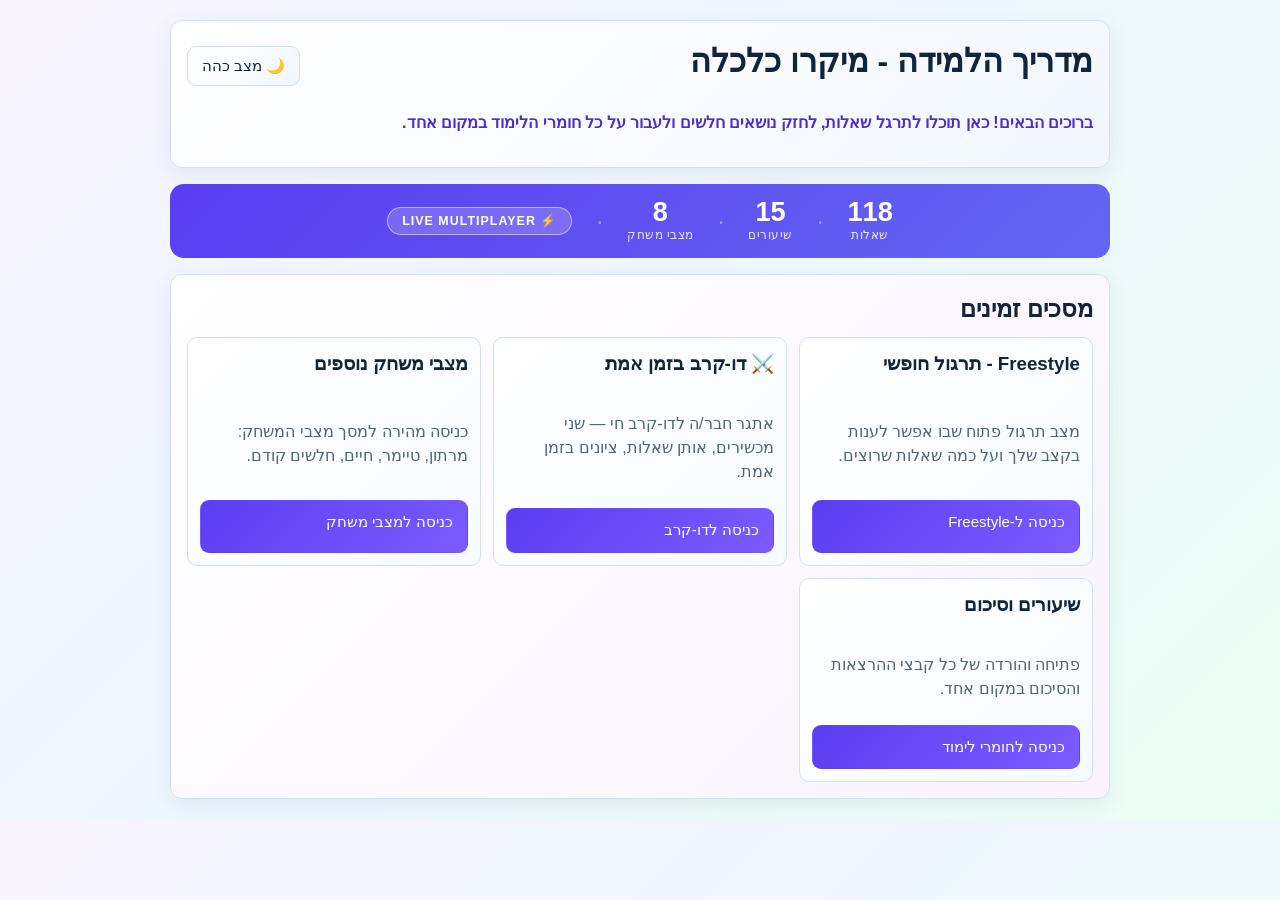
==== index.html @ fff73c26 "feat: hero stats, breadcrumbs, toast, WhatsApp deep link, rematch mode, README" ====
<!doctype html>
<html lang="he" dir="rtl">
<head>
  <meta charset="UTF-8" />
  <meta name="viewport" content="width=device-width, initial-scale=1.0" />
  <title>מדריך הלמידה - מיקרו כלכלה</title>
  <link rel="stylesheet" href="styles.css" />
</head>
<body>
  <a class="skip-link" href="#main-content">דלג לתוכן הראשי</a>
  <main class="container" id="main-content">
    <header class="card">
      <div class="header-row">
        <h1>מדריך הלמידה - מיקרו כלכלה</h1>
        <button id="theme-toggle" class="btn" type="button" aria-label="החלפת מצב תצוגה">🌙 מצב כהה</button>
      </div>
      <p class="status">ברוכים הבאים! כאן תוכלו לתרגל שאלות, לחזק נושאים חלשים ולעבור על כל חומרי הלימוד במקום אחד.</p>
    </header>

    <!-- Stats bar -->
    <section class="hero-stats" aria-label="סטטיסטיקות">
      <div class="stat-item">
        <span class="stat-num" data-target="118">0</span>
        <span class="stat-lbl">שאלות</span>
      </div>
      <div class="stat-divider">·</div>
      <div class="stat-item">
        <span class="stat-num" data-target="15">0</span>
        <span class="stat-lbl">שיעורים</span>
      </div>
      <div class="stat-divider">·</div>
      <div class="stat-item">
        <span class="stat-num" data-target="8">0</span>
        <span class="stat-lbl">מצבי משחק</span>
      </div>
      <div class="stat-divider">·</div>
      <div class="stat-item">
        <span class="stat-badge">⚡ LIVE MULTIPLAYER</span>
      </div>
    </section>

    <section class="card">
      <h2>מסכים זמינים</h2>
      <div class="nav-grid">
        <article class="nav-item">
          <h3>Freestyle - תרגול חופשי</h3>
          <p class="muted">מצב תרגול פתוח שבו אפשר לענות בקצב שלך ועל כמה שאלות שרוצים.</p>
          <a class="btn primary" href="quiz.html">כניסה ל-Freestyle</a>
        </article>

        <article class="nav-item">
          <h3>⚔️ דו-קרב בזמן אמת</h3>
          <p class="muted">אתגר חבר/ה לדו-קרב חי — שני מכשירים, אותן שאלות, ציונים בזמן אמת.</p>
          <a class="btn primary" href="duel.html">כניסה לדו-קרב</a>
        </article>

        <article class="nav-item">
          <h3>מצבי משחק נוספים</h3>
          <p class="muted">כניסה מהירה למסך מצבי המשחק: מרתון, טיימר, חיים, חלשים קודם.</p>
          <a class="btn primary" href="game-modes.html">כניסה למצבי משחק</a>
        </article>

        <article class="nav-item">
          <h3>שיעורים וסיכום</h3>
          <p class="muted">פתיחה והורדה של כל קבצי ההרצאות והסיכום במקום אחד.</p>
          <a class="btn primary" href="materials.html">כניסה לחומרי לימוד</a>
        </article>
      </div>
    </section>
  </main>

  <script>
    (function initHomeTheme() {
      const key = 'micro-study-theme';
      const btn = document.getElementById('theme-toggle');

      function applyTheme(theme) {
        document.body.setAttribute('data-theme', theme);
        localStorage.setItem(key, theme);
        if (btn) {
          btn.textContent = theme === 'dark' ? '☀️ מצב בהיר' : '🌙 מצב כהה';
        }
      }

      const saved = localStorage.getItem(key);
      if (saved === 'dark' || saved === 'light') {
        applyTheme(saved);
      } else {
        const prefersDark = window.matchMedia && window.matchMedia('(prefers-color-scheme: dark)').matches;
        applyTheme(prefersDark ? 'dark' : 'light');
      }

      btn?.addEventListener('click', function () {
        const current = document.body.getAttribute('data-theme') === 'dark' ? 'dark' : 'light';
        applyTheme(current === 'dark' ? 'light' : 'dark');
      });

      // Animated stat counters
      document.querySelectorAll('.stat-num[data-target]').forEach(el => {
        const target = +el.dataset.target;
        const duration = 900;
        const start = performance.now();
        function step(now) {
          const t = Math.min((now - start) / duration, 1);
          const ease = 1 - Math.pow(1 - t, 3);
          el.textContent = Math.round(ease * target);
          if (t < 1) requestAnimationFrame(step);
        }
        requestAnimationFrame(step);
      });
    })();
  </script>
</body>
</html>
---- styles.css ----
:root {
  color-scheme: light;
  --bg: linear-gradient(135deg, #f8f4ff 0%, #eef7ff 45%, #ecfff5 100%);
  --card: #ffffff;
  --text: #12233a;
  --muted: #526277;
  --primary: #5b3df2;
  --primary-hover: #452ed0;
  --secondary: #00a3a3;
  --accent: #ff8b2c;
  --ok: #117a37;
  --bad: #b42318;
  --border: #d6dff0;
}

body[data-theme="dark"] {
  color-scheme: dark;
  --bg: linear-gradient(135deg, #111827 0%, #0f172a 45%, #0b1d1d 100%);
  --card: #101a2a;
  --text: #e6edf7;
  --muted: #b0bfd4;
  --primary: #7c66ff;
  --primary-hover: #9a88ff;
  --secondary: #19bcbc;
  --accent: #ffae62;
  --ok: #4ee084;
  --bad: #ff7d7d;
  --border: #2a3a52;
}

* {
  box-sizing: border-box;
}

body {
  margin: 0;
  font-family: "Rubik", "Arial", sans-serif;
  background: var(--bg);
  color: var(--text);
  line-height: 1.5;
}

.skip-link {
  position: absolute;
  right: 12px;
  top: -40px;
  background: #111;
  color: #fff;
  padding: 8px 10px;
  border-radius: 6px;
  z-index: 1000;
  text-decoration: none;
}

.skip-link:focus {
  top: 10px;
}

.container {
  max-width: 980px;
  margin: 0 auto;
  padding: 20px;
  display: grid;
  gap: 16px;
}

.card {
  background: var(--card);
  border: 1px solid var(--border);
  border-radius: 12px;
  padding: 16px;
  box-shadow: 0 6px 22px rgba(39, 56, 85, 0.08);
}

.card:nth-of-type(1) {
  background: linear-gradient(135deg, #ffffff 0%, #f2f7ff 100%);
}

.card:nth-of-type(2) {
  background: linear-gradient(135deg, #ffffff 0%, #f8f3ff 100%);
}

.card:nth-of-type(3) {
  background: linear-gradient(135deg, #ffffff 0%, #f1fff8 100%);
}

.card:nth-of-type(4) {
  background: linear-gradient(135deg, #ffffff 0%, #fff9f1 100%);
}

body[data-theme="dark"] .card {
  box-shadow: 0 8px 28px rgba(0, 0, 0, 0.28);
}

body[data-theme="dark"] .card:nth-of-type(1) {
  background: linear-gradient(135deg, #1a2540 0%, #152034 100%);
}

body[data-theme="dark"] .card:nth-of-type(2) {
  background: linear-gradient(135deg, #211b3f 0%, #1a2035 100%);
}

body[data-theme="dark"] .card:nth-of-type(3) {
  background: linear-gradient(135deg, #16322c 0%, #142537 100%);
}

body[data-theme="dark"] .card:nth-of-type(4) {
  background: linear-gradient(135deg, #372518 0%, #1b2438 100%);
}

.header-row {
  display: flex;
  justify-content: space-between;
  align-items: center;
  gap: 10px;
}

h1, h2, h3 {
  margin: 0 0 10px;
}

.field {
  margin: 14px 0;
}

.label {
  margin: 0 0 8px;
  font-weight: 500;
}

input[type="number"],
input[type="text"] {
  width: 220px;
  max-width: 100%;
  padding: 10px;
  border: 1px solid var(--border);
  border-radius: 8px;
  font-size: 16px;
  background: #fff;
  box-shadow: inset 0 1px 3px rgba(0, 0, 0, 0.04);
}

select {
  width: 280px;
  max-width: 100%;
  padding: 10px;
  border: 1px solid var(--border);
  border-radius: 8px;
  font-size: 16px;
  background: #fff;
  color: var(--text);
}

body[data-theme="dark"] select,
body[data-theme="dark"] input[type="number"],
body[data-theme="dark"] input[type="text"] {
  background: #162236;
  color: var(--text);
}

.lecture-grid {
  display: grid;
  grid-template-columns: repeat(auto-fill, minmax(220px, 1fr));
  gap: 8px;
}

.lecture-item {
  display: flex;
  align-items: flex-start;
  gap: 8px;
  border: 1px solid var(--border);
  border-radius: 8px;
  padding: 8px;
  background: linear-gradient(135deg, #f3fbff 0%, #f6f0ff 100%);
}

body[data-theme="dark"] .lecture-item {
  background: linear-gradient(135deg, #1a2f3f 0%, #2a2242 100%);
}

.actions {
  display: flex;
  flex-wrap: wrap;
  gap: 10px;
  margin-top: 12px;
}

.actions.compact {
  margin-top: 0;
}

.btn {
  border: 1px solid var(--border);
  background: linear-gradient(135deg, #ffffff 0%, #f2f7ff 100%);
  color: var(--text);
  padding: 10px 14px;
  border-radius: 9px;
  cursor: pointer;
  font-size: 15px;
  text-decoration: none;
  display: inline-block;
}

a:focus-visible,
button:focus-visible,
input:focus-visible,
select:focus-visible,
summary:focus-visible {
  outline: 3px solid var(--accent);
  outline-offset: 2px;
}

body[data-theme="dark"] .btn {
  background: linear-gradient(135deg, #1a2b44 0%, #22243e 100%);
  color: #e8f0ff;
}

.btn.primary {
  background: linear-gradient(135deg, var(--primary) 0%, #7a5cff 100%);
  color: #fff;
  border-color: transparent;
}

.btn.primary:hover {
  background: linear-gradient(135deg, var(--primary-hover) 0%, #6348ee 100%);
}

body[data-theme="dark"] .btn.primary:hover {
  background: linear-gradient(135deg, var(--primary-hover) 0%, #7d68ff 100%);
}

#theme-toggle {
  white-space: nowrap;
}

#reset-setup {
  border-color: #cfe9e9;
  background: linear-gradient(135deg, #ecffff 0%, #f4fffb 100%);
  color: #056464;
}

body[data-theme="dark"] #reset-setup {
  border-color: #2f5f5f;
  background: linear-gradient(135deg, #173434 0%, #143141 100%);
  color: #9ee7e7;
}

#next-question {
  border-color: #ffd9b8;
  background: linear-gradient(135deg, #fff4e9 0%, #ffe9d2 100%);
  color: #8a4a10;
}

body[data-theme="dark"] #next-question {
  border-color: #6f4a2f;
  background: linear-gradient(135deg, #3d2a1a 0%, #42311c 100%);
  color: #ffd7a8;
}

.btn:disabled {
  opacity: 0.55;
  cursor: not-allowed;
}

.quiz-head {
  display: flex;
  align-items: center;
  justify-content: space-between;
  gap: 12px;
}

.quiz-state-row {
  display: flex;
  flex-wrap: wrap;
  gap: 12px;
  margin-top: 4px;
}

.meta {
  margin: 8px 0;
  color: #2f5fa8;
  font-size: 14px;
  font-weight: 600;
}

body[data-theme="dark"] .meta {
  color: #8cc2ff;
}

.question {
  margin-top: 6px;
  white-space: pre-line;
}

.choices {
  display: grid;
  gap: 8px;
  margin-top: 14px;
}

.confidence-options {
  display: flex;
  flex-wrap: wrap;
  gap: 8px;
}

.confidence-option {
  display: inline-flex;
  align-items: center;
  gap: 6px;
  border: 1px solid var(--border);
  border-radius: 8px;
  padding: 8px 10px;
  background: linear-gradient(135deg, #ffffff 0%, #f7fbff 100%);
}

body[data-theme="dark"] .confidence-option {
  background: linear-gradient(135deg, #172337 0%, #1a2a3f 100%);
}

.choice {
  display: block;
  border: 1px solid var(--border);
  border-radius: 8px;
  padding: 10px;
  cursor: pointer;
  background: linear-gradient(135deg, #ffffff 0%, #f7fbff 100%);
}

.choice:hover {
  border-color: #b7c8ea;
  background: linear-gradient(135deg, #ffffff 0%, #eef5ff 100%);
}

body[data-theme="dark"] .choice {
  background: linear-gradient(135deg, #172337 0%, #1a2a3f 100%);
}

body[data-theme="dark"] .choice:hover {
  border-color: #4a6b96;
  background: linear-gradient(135deg, #1d2d45 0%, #1e3451 100%);
}

.choice input {
  margin-left: 8px;
}

.feedback {
  margin-top: 14px;
  border: 1px solid var(--border);
  border-radius: 10px;
  padding: 12px;
  background: linear-gradient(135deg, #fbfcff 0%, #f4f9ff 100%);
}

.feedback.ok {
  border-color: #b7ebc9;
  background: #f1fcf4;
}

.feedback.bad {
  border-color: #f3c6c6;
  background: #fff3f3;
}

body[data-theme="dark"] .feedback {
  background: linear-gradient(135deg, #152235 0%, #162b42 100%);
}

body[data-theme="dark"] .feedback.ok {
  border-color: #2f7a4b;
  background: #162f21;
}

body[data-theme="dark"] .feedback.bad {
  border-color: #844848;
  background: #3a1f1f;
}

.status {
  font-weight: 700;
  color: #4d2cc8;
}

body[data-theme="dark"] .status {
  color: #b7a8ff;
}

.muted {
  color: var(--muted);
}

.question-bank {
  margin-top: 10px;
  display: grid;
  gap: 8px;
  max-height: 420px;
  overflow: auto;
  padding-left: 2px;
}

.bank-item {
  border: 1px solid var(--border);
  border-radius: 8px;
  padding: 8px;
  background: linear-gradient(135deg, #ffffff 0%, #f6faff 100%);
}

body[data-theme="dark"] .bank-item {
  background: linear-gradient(135deg, #172539 0%, #1a2f49 100%);
}

.files-library {
  display: grid;
  gap: 14px;
}

.file-group {
  border: 1px solid var(--border);
  border-radius: 10px;
  padding: 10px;
  background: linear-gradient(135deg, #ffffff 0%, #f6fbff 100%);
}

body[data-theme="dark"] .file-group {
  background: linear-gradient(135deg, #172539 0%, #1a2f49 100%);
}

.file-group-title {
  margin: 0 0 8px;
  font-size: 17px;
}

.files-grid {
  display: grid;
  grid-template-columns: repeat(auto-fill, minmax(250px, 1fr));
  gap: 10px;
}

.file-item {
  border: 1px solid var(--border);
  border-radius: 8px;
  padding: 10px;
  background: linear-gradient(135deg, #ffffff 0%, #f3f8ff 100%);
}

body[data-theme="dark"] .file-item {
  background: linear-gradient(135deg, #1c2a41 0%, #213553 100%);
}

.file-name {
  margin: 0 0 4px;
  font-weight: 600;
  word-break: break-word;
}

.file-meta {
  margin: 0 0 8px;
  font-size: 13px;
}

.file-actions {
  display: flex;
  gap: 8px;
  flex-wrap: wrap;
}

.file-actions .btn {
  text-decoration: none;
}

.nav-grid {
  display: grid;
  grid-template-columns: repeat(auto-fill, minmax(250px, 1fr));
  gap: 12px;
}

.nav-item {
  border: 1px solid var(--border);
  border-radius: 10px;
  padding: 12px;
  background: linear-gradient(135deg, #ffffff 0%, #f6fbff 100%);
  display: grid;
  gap: 8px;
}

body[data-theme="dark"] .nav-item {
  background: linear-gradient(135deg, #172539 0%, #1a2f49 100%);
}

.hidden {
  display: none;
}

/* ══════════════════════════════════════════════════
   CHOICE HIGHLIGHT (shared by quiz + duel)
══════════════════════════════════════════════════ */

.choice.choice-correct {
  border-color: var(--ok) !important;
  background: #e8fdf0 !important;
}
.choice.choice-wrong {
  border-color: var(--bad) !important;
  background: #fff3f0 !important;
}
body[data-theme="dark"] .choice.choice-correct {
  background: #0d2e1a !important;
  border-color: #4ee084 !important;
}
body[data-theme="dark"] .choice.choice-wrong {
  background: #2e0e0d !important;
  border-color: #ff7d7d !important;
}

/* ══════════════════════════════════════════════════
   DUEL MODE
══════════════════════════════════════════════════ */

/* Lobby panels (create | OR | join) */
.duel-panels {
  display: grid;
  grid-template-columns: 1fr auto 1fr;
  gap: 20px;
  align-items: start;
  margin-top: 16px;
}
@media (max-width: 640px) {
  .duel-panels {
    grid-template-columns: 1fr;
  }
  .duel-or-divider {
    justify-content: center;
  }
}

.duel-panel {
  border: 1px solid var(--border);
  border-radius: 12px;
  padding: 16px;
  background: linear-gradient(135deg, #f8f4ff 0%, #eef7ff 100%);
  display: grid;
  gap: 8px;
}
body[data-theme="dark"] .duel-panel {
  background: linear-gradient(135deg, #1a2040 0%, #152a3f 100%);
}

.duel-settings-row {
  display: grid;
  grid-template-columns: 1fr 1fr;
  gap: 12px;
}
.duel-setting-input {
  width: 100%;
  padding: 8px 10px;
  border: 1.5px solid var(--border);
  border-radius: 8px;
  font-size: 1rem;
  background: var(--card-bg);
  color: var(--text);
  text-align: center;
}
.duel-setting-input:focus {
  outline: none;
  border-color: var(--accent);
}

.duel-or-divider {
  display: flex;
  align-items: flex-start;
  justify-content: center;
  padding-top: 44px;
}
.duel-or-divider span {
  font-weight: 700;
  color: var(--muted);
  border: 2px solid var(--border);
  border-radius: 50%;
  width: 38px;
  height: 38px;
  display: flex;
  align-items: center;
  justify-content: center;
  font-size: 0.9rem;
}

/* Room code input */
.room-code-input {
  text-transform: uppercase !important;
  letter-spacing: 6px !important;
  font-size: 1.4rem !important;
  text-align: center !important;
  font-weight: 700 !important;
  width: 100% !important;
}

/* Room code display in waiting room */
.duel-room-code-display {
  text-align: center;
  padding: 20px 0;
}
.room-code-big {
  font-size: 3.2rem;
  font-weight: 900;
  letter-spacing: 12px;
  color: var(--primary);
  margin: 10px 0;
  font-family: monospace;
}

/* VS row (waiting room + countdown) */
.duel-vs-row {
  display: flex;
  align-items: center;
  justify-content: center;
  gap: 24px;
  margin-top: 24px;
  flex-wrap: wrap;
}
.duel-player-card {
  text-align: center;
  border: 1px solid var(--border);
  border-radius: 12px;
  padding: 16px 28px;
  min-width: 140px;
  background: linear-gradient(135deg, #ffffff 0%, #f4f9ff 100%);
}
body[data-theme="dark"] .duel-player-card {
  background: linear-gradient(135deg, #1a2b44 0%, #1e3050 100%);
}
.duel-player-name {
  font-weight: 700;
  font-size: 1.1rem;
  margin-bottom: 8px;
}
.duel-player-badge {
  font-size: 13px;
  padding: 4px 12px;
  border-radius: 20px;
  display: inline-block;
}
.badge-ready {
  background: #e6fdf0;
  color: #117a37;
  border: 1px solid #b7ebc9;
}
body[data-theme="dark"] .badge-ready {
  background: #1a3d2a;
  color: #4ee084;
  border-color: #2f7a4b;
}
.badge-waiting {
  background: #fff8e6;
  color: #8a6800;
  border: 1px solid #ffe999;
}
body[data-theme="dark"] .badge-waiting {
  background: #2d2400;
  color: #f5cc55;
  border-color: #6b5500;
}
.duel-vs-label {
  font-size: 2.2rem;
  font-weight: 900;
  color: var(--accent);
}

/* Countdown */
.duel-countdown-wrap {
  display: flex;
  justify-content: center;
  align-items: center;
  padding: 30px 0;
}
.duel-countdown-number {
  font-size: 7rem;
  font-weight: 900;
  color: var(--primary);
  line-height: 1;
  animation: duel-pulse 1s ease-in-out infinite;
}
@keyframes duel-pulse {
  0%, 100% { transform: scale(1);    opacity: 1;   }
  50%       { transform: scale(1.15); opacity: 0.75; }
}

/* Live scoreboard */
.duel-live-scoreboard {
  display: flex;
  align-items: center;
  justify-content: space-between;
  gap: 16px;
  background: linear-gradient(135deg, #f2f0ff 0%, #e8f3ff 100%);
  border: 1px solid var(--border);
  border-radius: 12px;
  padding: 14px 16px;
  margin-bottom: 16px;
}
body[data-theme="dark"] .duel-live-scoreboard {
  background: linear-gradient(135deg, #1e1a3a 0%, #162030 100%);
}
.duel-score-card {
  flex: 1;
  text-align: center;
  padding: 8px;
  border-radius: 10px;
  transition: background 0.3s;
  min-width: 0;
}
.duel-score-card.duel-score-me {
  background: linear-gradient(135deg, #eef3ff 0%, #e4eeff 100%);
  border: 1px solid #c8d8ff;
}
body[data-theme="dark"] .duel-score-card.duel-score-me {
  background: linear-gradient(135deg, #1a2640 0%, #1e2e50 100%);
  border-color: #2a4070;
}
.duel-score-card.duel-score-opp {
  background: linear-gradient(135deg, #fff2f0 0%, #ffe8e4 100%);
  border: 1px solid #ffc8c0;
}
body[data-theme="dark"] .duel-score-card.duel-score-opp {
  background: linear-gradient(135deg, #3a1a18 0%, #4a2020 100%);
  border-color: #7a3030;
}
.duel-score-name {
  font-weight: 700;
  font-size: 13px;
  margin-bottom: 4px;
  overflow: hidden;
  text-overflow: ellipsis;
  white-space: nowrap;
}
.duel-score-num {
  font-size: 2.4rem;
  font-weight: 900;
  color: var(--primary);
  line-height: 1;
}
.duel-score-prog {
  font-size: 12px;
  color: var(--muted);
  margin-top: 2px;
}
.duel-live-vs {
  font-size: 1.4rem;
  font-weight: 900;
  flex-shrink: 0;
}

/* Progress bar */
.duel-progress-bar-wrap {
  height: 6px;
  background: var(--border);
  border-radius: 3px;
  overflow: hidden;
  margin-bottom: 12px;
}
.duel-progress-bar-fill {
  height: 100%;
  width: 0%;
  background: linear-gradient(90deg, var(--primary), var(--secondary));
  border-radius: 3px;
  transition: width 0.4s ease;
}

/* Winner banner */
.duel-winner-banner {
  text-align: center;
  font-size: 1.5rem;
  font-weight: 900;
  padding: 20px;
  border-radius: 12px;
  margin-bottom: 16px;
  min-height: 30px;
}
.banner-win {
  background: linear-gradient(135deg, #e8fdf0 0%, #d4f9e2 100%);
  color: #117a37;
  border: 2px solid #4ee084;
  animation: duel-appear 0.5s ease-out;
}
body[data-theme="dark"] .banner-win {
  background: linear-gradient(135deg, #0d2e1a 0%, #153325 100%);
  color: #4ee084;
}
.banner-lose {
  background: linear-gradient(135deg, #fff3f0 0%, #fde8e4 100%);
  color: #b42318;
  border: 2px solid #ff7d7d;
  animation: duel-appear 0.5s ease-out;
}
body[data-theme="dark"] .banner-lose {
  background: linear-gradient(135deg, #2e0e0d 0%, #3a1515 100%);
  color: #ff7d7d;
}
.banner-tie {
  background: linear-gradient(135deg, #fff8e6 0%, #fdf0ca 100%);
  color: #8a6800;
  border: 2px solid #f5cc55;
  animation: duel-appear 0.5s ease-out;
}
body[data-theme="dark"] .banner-tie {
  background: linear-gradient(135deg, #2d2400 0%, #3a2f00 100%);
  color: #f5cc55;
}
@keyframes duel-appear {
  from { transform: scale(0.85); opacity: 0; }
  to   { transform: scale(1);    opacity: 1; }
}

/* Final score cards */
.duel-final-scores {
  display: flex;
  align-items: center;
  justify-content: center;
  gap: 20px;
  margin: 20px 0;
  flex-wrap: wrap;
}
.duel-final-card {
  text-align: center;
  border: 2px solid var(--border);
  border-radius: 14px;
  padding: 20px 32px;
  min-width: 140px;
  background: linear-gradient(135deg, #ffffff 0%, #f4f9ff 100%);
  transition: border-color 0.3s, box-shadow 0.3s;
}
body[data-theme="dark"] .duel-final-card {
  background: linear-gradient(135deg, #1a2b44 0%, #1e3050 100%);
}
.duel-winner-card {
  border-color: #f5cc55 !important;
  box-shadow: 0 0 22px rgba(245, 204, 85, 0.45);
}
.duel-final-name {
  font-weight: 700;
  font-size: 1rem;
  margin-bottom: 8px;
}
.duel-final-num {
  font-size: 3rem;
  font-weight: 900;
  color: var(--primary);
  line-height: 1;
}
.duel-final-label {
  font-size: 13px;
  color: var(--muted);
  margin-top: 4px;
}
.duel-final-vs {
  font-size: 2rem;
  font-weight: 900;
  color: var(--accent);
}

/* ── SVG Circular Timer ─────────────────────────────────────────── */
.duel-timer-wrap {
  position: relative;
  width: 88px;
  height: 88px;
  margin: 0 auto 10px;
}
.duel-timer-svg {
  transform: rotate(-90deg);
  width: 100%;
  height: 100%;
}
.duel-timer-bg {
  fill: none;
  stroke: var(--border);
  stroke-width: 8;
}
.duel-timer-arc {
  fill: none;
  stroke: #22c55e;
  stroke-width: 8;
  stroke-linecap: round;
  transition: stroke-dashoffset 0.1s linear, stroke 0.3s;
}
.duel-timer-text {
  position: absolute;
  inset: 0;
  display: flex;
  align-items: center;
  justify-content: center;
  font-size: 1.5rem;
  font-weight: 900;
  color: var(--text);
}

/* ── Opponent answered badge ───────────────────────────────────── */
.duel-opp-badge {
  display: inline-block;
  padding: 4px 14px;
  border-radius: 20px;
  background: #e6fdf0;
  color: #117a37;
  border: 1px solid #b7ebc9;
  font-size: 13px;
  font-weight: 600;
  margin: 0 auto 10px;
  text-align: center;
}
body[data-theme="dark"] .duel-opp-badge {
  background: #1a3d2a;
  color: #4ee084;
  border-color: #2f7a4b;
}

/* ── Round-score summary (inside feedback) ─────────────────────── */
.duel-round-scores {
  margin-top: 14px;
  border-top: 1px solid var(--border);
  padding-top: 10px;
}
.round-score-row {
  display: flex;
  justify-content: space-between;
  align-items: center;
  padding: 3px 0;
}
.round-score-name { font-weight: 600; }
.round-score-pts  { font-weight: 700; font-size: 1.05rem; }
.round-winner     { color: var(--ok, #22c55e); }
.round-score-total {
  margin-top: 8px;
  font-size: 13px;
  color: var(--muted);
  text-align: center;
  border-top: 1px solid var(--border);
  padding-top: 6px;
}

/* ── Feedback screen (between questions) ───────────────────────── */
.fb-verdict {
  font-size: 1.15rem;
  font-weight: 700;
  margin: 0 0 10px;
  padding: 10px 14px;
  border-radius: 8px;
}
.fb-correct {
  background: #dcfce7;
  color: #166534;
}
.fb-wrong {
  background: #fee2e2;
  color: #991b1b;
}
body[data-theme="dark"] .fb-correct { background: #14532d; color: #4ade80; }
body[data-theme="dark"] .fb-wrong   { background: #450a0a; color: #fca5a5; }

.explanation-block {
  margin: 10px 0;
  padding: 10px 14px;
  background: var(--bg-alt, var(--surface));
  border-radius: 8px;
  border-right: 3px solid var(--primary);
  font-size: 0.95rem;
  line-height: 1.6;
}
.explanation-block p { margin: 0; }

/* ── Feedback section header (dynamic question number) ─────────── */
#duel-feedback-section h2 { font-size: 1.1rem; color: var(--muted); margin-bottom: 14px; }

/* ── Round-score total line bold tweak ─────────────────────────── */
.round-score-total strong { color: var(--primary); }

/* ── duel-final-vs spacing ─────────────────────────────────────── */

/* ── Round points earned badge ─────────────────────────────────── */
.round-pts-earned {
  display: inline-block;
  background: #dcfce7;
  color: #166534;
  border-radius: 12px;
  padding: 1px 10px;
  font-size: 13px;
  font-weight: 700;
  margin-right: 6px;
}
body[data-theme="dark"] .round-pts-earned {
  background: #14532d;
  color: #4ade80;
}

/* ══════════════════════════════════════════════════
   HERO STATS (index.html)
══════════════════════════════════════════════════ */
.hero-stats {
  display: flex;
  align-items: center;
  justify-content: center;
  flex-wrap: wrap;
  gap: 10px 24px;
  padding: 14px 20px;
  background: linear-gradient(135deg, var(--primary) 0%, #6366f1 100%);
  border: none;
  border-radius: 14px;
}
.stat-item {
  display: flex;
  flex-direction: column;
  align-items: center;
  gap: 1px;
  color: #fff;
}
.stat-num {
  font-size: 1.7rem;
  font-weight: 800;
  line-height: 1;
}
.stat-lbl {
  font-size: 0.75rem;
  opacity: 0.85;
  letter-spacing: 0.04em;
}
.stat-divider {
  color: rgba(255,255,255,0.4);
  font-size: 1.5rem;
  font-weight: 300;
}
.stat-badge {
  background: rgba(255,255,255,0.18);
  border: 1.5px solid rgba(255,255,255,0.5);
  color: #fff;
  border-radius: 20px;
  padding: 4px 14px;
  font-size: 0.78rem;
  font-weight: 700;
  letter-spacing: 0.08em;
  backdrop-filter: blur(4px);
}

/* ══════════════════════════════════════════════════
   BREADCRUMB NAVIGATION
══════════════════════════════════════════════════ */
.breadcrumb {
  display: flex;
  align-items: center;
  gap: 6px;
  font-size: 0.82rem;
  color: var(--muted);
  margin-bottom: 8px;
  flex-wrap: wrap;
}
.breadcrumb a {
  color: var(--primary);
  text-decoration: none;
  font-weight: 500;
}
.breadcrumb a:hover { text-decoration: underline; }
.breadcrumb span { color: var(--muted); }
.breadcrumb .bc-sep { opacity: 0.5; font-size: 0.9rem; }

/* ══════════════════════════════════════════════════
   TOAST NOTIFICATIONS
══════════════════════════════════════════════════ */
#toast-container {
  position: fixed;
  bottom: 24px;
  left: 50%;
  transform: translateX(-50%);
  display: flex;
  flex-direction: column;
  gap: 8px;
  z-index: 9999;
  pointer-events: none;
}
.toast {
  min-width: 200px;
  max-width: 380px;
  padding: 10px 18px;
  border-radius: 10px;
  font-size: 0.92rem;
  font-weight: 600;
  box-shadow: 0 4px 20px rgba(0,0,0,0.18);
  pointer-events: auto;
  animation: toast-in 0.25s ease forwards;
  text-align: center;
}
.toast.toast-ok   { background: #dcfce7; color: #166534; border: 1px solid #86efac; }
.toast.toast-bad  { background: #fee2e2; color: #991b1b; border: 1px solid #fca5a5; }
.toast.toast-info { background: #eff6ff; color: #1e40af; border: 1px solid #93c5fd; }
body[data-theme="dark"] .toast.toast-ok   { background: #14532d; color: #86efac; border-color: #166534; }
body[data-theme="dark"] .toast.toast-bad  { background: #450a0a; color: #fca5a5; border-color: #991b1b; }
body[data-theme="dark"] .toast.toast-info { background: #1e3a5f; color: #93c5fd; border-color: #1e40af; }
.toast.toast-out { animation: toast-out 0.3s ease forwards; }
@keyframes toast-in  { from { opacity:0; transform: translateY(12px); } to { opacity:1; transform: translateY(0); } }
@keyframes toast-out { from { opacity:1; transform: translateY(0);    } to { opacity:0; transform: translateY(12px); } }

/* ══════════════════════════════════════════════════
   NAV-ITEM HOVER (card lift effect)
══════════════════════════════════════════════════ */
.nav-item {
  transition: transform 0.18s ease, box-shadow 0.18s ease;
  cursor: default;
}
.nav-item:hover {
  transform: translateY(-4px);
  box-shadow: 0 8px 24px rgba(0,0,0,0.13);
}
body[data-theme="dark"] .nav-item:hover {
  box-shadow: 0 8px 24px rgba(0,0,0,0.45);
}

/* ══════════════════════════════════════════════════
   WHATSAPP SHARE BUTTON
══════════════════════════════════════════════════ */
.btn-whatsapp {
  background: #25d366;
  color: #fff !important;
  border-color: #25d366;
  font-weight: 700;
}
.btn-whatsapp:hover { background: #1fb855; border-color: #1fb855; }

/* ══════════════════════════════════════════════════
   SKELETON LOADER (duel join loading)
══════════════════════════════════════════════════ */
.skeleton {
  background: linear-gradient(90deg, var(--border) 25%, var(--surface) 50%, var(--border) 75%);
  background-size: 200% 100%;
  animation: skeleton-shimmer 1.2s infinite;
  border-radius: 6px;
}
@keyframes skeleton-shimmer {
  0%   { background-position: 200% 0; }
  100% { background-position: -200% 0; }
}
.skeleton-line { height: 14px; margin: 6px 0; }
.skeleton-line.wide  { width: 80%; }
.skeleton-line.short { width: 45%; }

/* ══════════════════════════════════════════════════
   MOBILE: duel panels single column below 640px
   (already set, adding extra touch targets)
══════════════════════════════════════════════════ */
@media (max-width: 640px) {
  .duel-settings-row { grid-template-columns: 1fr; }
  .hero-stats { gap: 8px 16px; }
  .stat-num   { font-size: 1.35rem; }
}
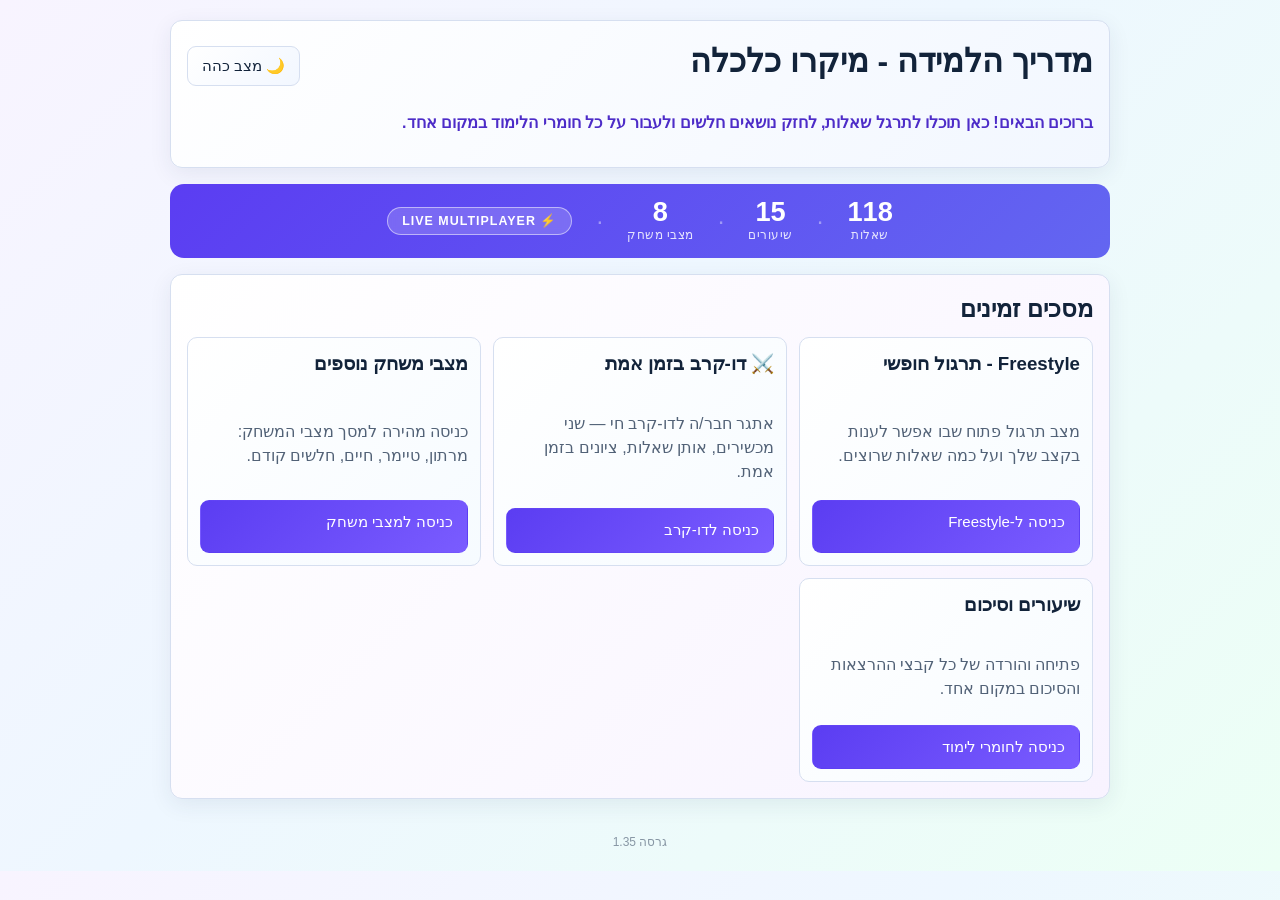
==== commit 804f92fe: "feat: remove skip-link button, add version footer (v1.35) via shared version.js" ====
--- a/index.html
+++ b/index.html
@@ -7,7 +7,6 @@
   <link rel="stylesheet" href="styles.css" />
 </head>
 <body>
-  <a class="skip-link" href="#main-content">דלג לתוכן הראשי</a>
   <main class="container" id="main-content">
     <header class="card">
       <div class="header-row">
@@ -110,5 +109,7 @@
       });
     })();
   </script>
+  <footer class="app-version-footer"></footer>
+  <script src="version.js"></script>
 </body>
 </html>
--- a/styles.css
+++ b/styles.css
@@ -40,20 +40,13 @@
   line-height: 1.5;
 }
 
-.skip-link {
-  position: absolute;
-  right: 12px;
-  top: -40px;
-  background: #111;
-  color: #fff;
-  padding: 8px 10px;
-  border-radius: 6px;
-  z-index: 1000;
-  text-decoration: none;
-}
-
-.skip-link:focus {
-  top: 10px;
+.app-version-footer {
+  text-align: center;
+  padding: 14px 8px 20px;
+  font-size: 12px;
+  color: var(--muted, #888);
+  opacity: 0.65;
+  user-select: none;
 }
 
 .container {
@@ -517,32 +510,55 @@
    DUEL MODE
 ══════════════════════════════════════════════════ */
 
-/* Lobby panels (create | OR | join) */
-.duel-panels {
-  display: grid;
-  grid-template-columns: 1fr auto 1fr;
-  gap: 20px;
-  align-items: start;
+/* Lobby tab toggle */
+.lobby-tabs {
+  display: flex;
+  border-radius: 12px;
+  overflow: hidden;
+  border: 1.5px solid var(--border);
   margin-top: 16px;
 }
-@media (max-width: 640px) {
-  .duel-panels {
-    grid-template-columns: 1fr;
-  }
-  .duel-or-divider {
-    justify-content: center;
-  }
-}
-
-.duel-panel {
+.lobby-tab {
+  flex: 1;
+  padding: 11px 16px;
+  font-size: 1rem;
+  font-weight: 600;
+  font-family: inherit;
+  cursor: pointer;
+  border: none;
+  background: var(--card-bg);
+  color: var(--text-muted);
+  transition: background 0.18s, color 0.18s;
+}
+.lobby-tab:first-child {
+  border-inline-end: 1.5px solid var(--border);
+}
+.lobby-tab.active {
+  background: #4f6ef7;
+  color: #fff;
+}
+.lobby-tab:not(.active):hover {
+  background: var(--hover-bg, #f0f0f0);
+  color: var(--text);
+}
+body[data-theme="dark"] .lobby-tab:not(.active):hover {
+  background: #1e2a42;
+}
+
+.lobby-tab-panel {
+  margin-top: 16px;
   border: 1px solid var(--border);
   border-radius: 12px;
-  padding: 16px;
+  padding: 18px;
   background: linear-gradient(135deg, #f8f4ff 0%, #eef7ff 100%);
   display: grid;
   gap: 8px;
 }
-body[data-theme="dark"] .duel-panel {
+/* Two-class selector wins over both .hidden and .lobby-tab-panel alone */
+.lobby-tab-panel.hidden {
+  display: none;
+}
+body[data-theme="dark"] .lobby-tab-panel {
   background: linear-gradient(135deg, #1a2040 0%, #152a3f 100%);
 }
 
@@ -550,6 +566,16 @@
   display: grid;
   grid-template-columns: 1fr 1fr;
   gap: 12px;
+  align-items: end;
+}
+/* Force label + input to stack vertically inside each settings cell */
+.duel-settings-row .field {
+  display: flex;
+  flex-direction: column;
+  margin: 0;
+}
+.duel-settings-row .field label {
+  margin-bottom: 6px;
 }
 .duel-setting-input {
   width: 100%;
@@ -566,24 +592,6 @@
   border-color: var(--accent);
 }
 
-.duel-or-divider {
-  display: flex;
-  align-items: flex-start;
-  justify-content: center;
-  padding-top: 44px;
-}
-.duel-or-divider span {
-  font-weight: 700;
-  color: var(--muted);
-  border: 2px solid var(--border);
-  border-radius: 50%;
-  width: 38px;
-  height: 38px;
-  display: flex;
-  align-items: center;
-  justify-content: center;
-  font-size: 0.9rem;
-}
 
 /* Room code input */
 .room-code-input {
@@ -614,17 +622,23 @@
   display: flex;
   align-items: center;
   justify-content: center;
-  gap: 24px;
+  gap: 16px;
   margin-top: 24px;
-  flex-wrap: wrap;
 }
 .duel-player-card {
   text-align: center;
   border: 1px solid var(--border);
   border-radius: 12px;
-  padding: 16px 28px;
-  min-width: 140px;
+  padding: 16px 20px;
+  flex: 1;
+  min-width: 0;
   background: linear-gradient(135deg, #ffffff 0%, #f4f9ff 100%);
+}
+@media (max-width: 480px) {
+  .duel-vs-row        { gap: 8px; }
+  .duel-player-card   { padding: 12px 10px; }
+  .duel-player-name   { font-size: 0.9rem; }
+  .duel-vs-label      { font-size: 1.4rem; flex-shrink: 0; }
 }
 body[data-theme="dark"] .duel-player-card {
   background: linear-gradient(135deg, #1a2b44 0%, #1e3050 100%);
@@ -688,13 +702,14 @@
 /* Live scoreboard */
 .duel-live-scoreboard {
   display: flex;
+  flex-direction: row;
   align-items: center;
   justify-content: space-between;
-  gap: 16px;
+  gap: 8px;
   background: linear-gradient(135deg, #f2f0ff 0%, #e8f3ff 100%);
   border: 1px solid var(--border);
   border-radius: 12px;
-  padding: 14px 16px;
+  padding: 10px 12px;
   margin-bottom: 16px;
 }
 body[data-theme="dark"] .duel-live-scoreboard {
@@ -737,6 +752,11 @@
   font-weight: 900;
   color: var(--primary);
   line-height: 1;
+}
+@media (max-width: 480px) {
+  .duel-score-num  { font-size: 1.6rem; }
+  .duel-score-name { font-size: 11px; }
+  .duel-live-vs    { font-size: 1rem; }
 }
 .duel-score-prog {
   font-size: 12px;
@@ -815,18 +835,25 @@
   display: flex;
   align-items: center;
   justify-content: center;
-  gap: 20px;
+  gap: 16px;
   margin: 20px 0;
-  flex-wrap: wrap;
 }
 .duel-final-card {
   text-align: center;
   border: 2px solid var(--border);
   border-radius: 14px;
-  padding: 20px 32px;
-  min-width: 140px;
+  padding: 20px 24px;
+  flex: 1;
+  min-width: 0;
   background: linear-gradient(135deg, #ffffff 0%, #f4f9ff 100%);
   transition: border-color 0.3s, box-shadow 0.3s;
+}
+@media (max-width: 480px) {
+  .duel-final-scores  { gap: 8px; }
+  .duel-final-card    { padding: 14px 10px; }
+  .duel-final-num     { font-size: 2rem; }
+  .duel-final-name    { font-size: 0.85rem; }
+  .duel-final-vs      { font-size: 1.4rem; flex-shrink: 0; }
 }
 body[data-theme="dark"] .duel-final-card {
   background: linear-gradient(135deg, #1a2b44 0%, #1e3050 100%);
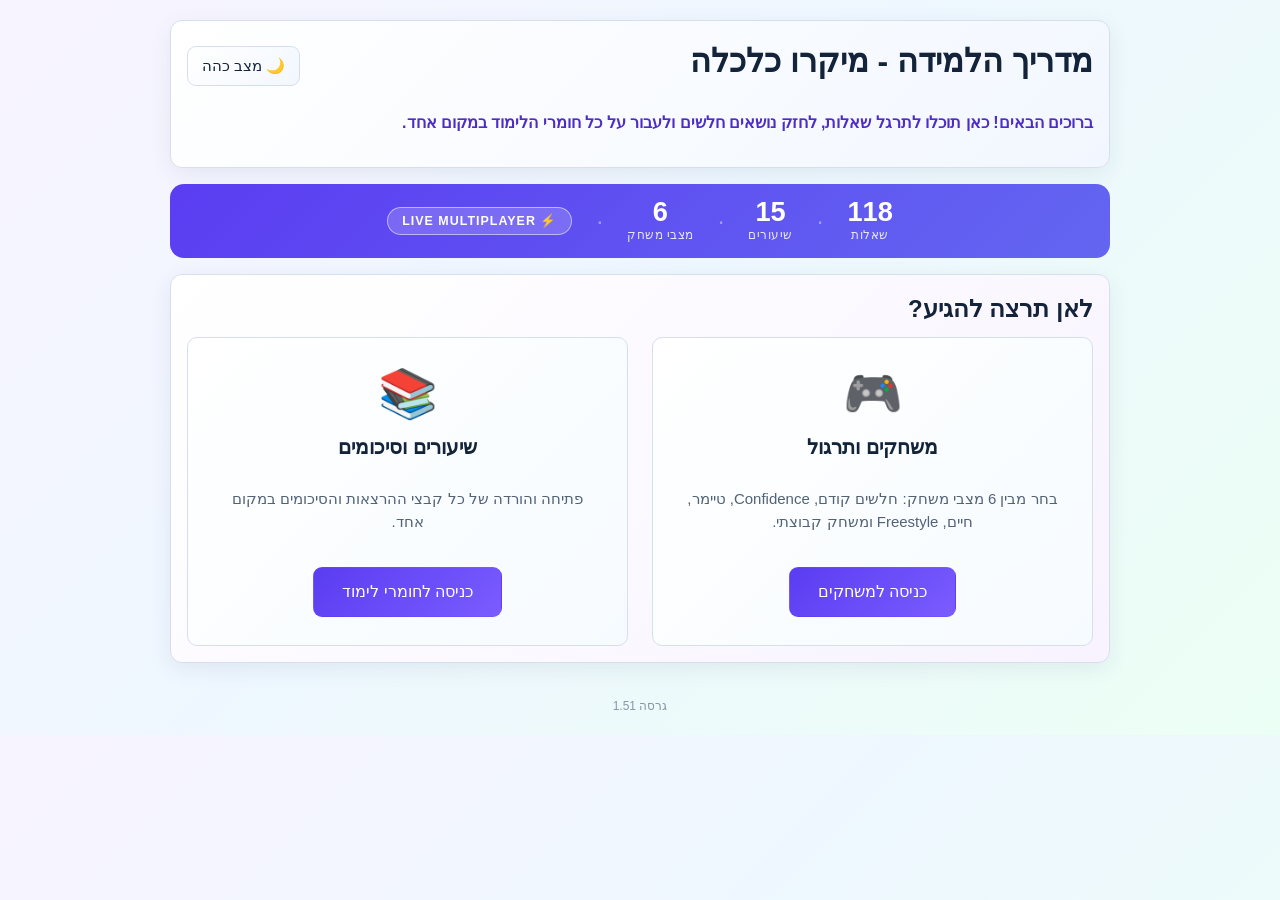
==== commit 6f0bd77e: "v1.51 - simplify home page to two main cards" ====
--- a/index.html
+++ b/index.html
@@ -29,7 +29,7 @@
       </div>
       <div class="stat-divider">·</div>
       <div class="stat-item">
-        <span class="stat-num" data-target="8">0</span>
+        <span class="stat-num" data-target="6">0</span>
         <span class="stat-lbl">מצבי משחק</span>
       </div>
       <div class="stat-divider">·</div>
@@ -39,29 +39,19 @@
     </section>
 
     <section class="card">
-      <h2>מסכים זמינים</h2>
-      <div class="nav-grid">
-        <article class="nav-item">
-          <h3>Freestyle - תרגול חופשי</h3>
-          <p class="muted">מצב תרגול פתוח שבו אפשר לענות בקצב שלך ועל כמה שאלות שרוצים.</p>
-          <a class="btn primary" href="quiz.html">כניסה ל-Freestyle</a>
+      <h2>לאן תרצה להגיע?</h2>
+      <div class="nav-grid nav-grid-home">
+        <article class="nav-item nav-item-home">
+          <div class="home-card-icon">🎮</div>
+          <h3>משחקים ותרגול</h3>
+          <p class="muted">בחר מבין 6 מצבי משחק: חלשים קודם, Confidence, טיימר, חיים, Freestyle ומשחק קבוצתי.</p>
+          <a class="btn primary" href="game-modes.html">כניסה למשחקים</a>
         </article>
 
-        <article class="nav-item">
-          <h3>⚔️ דו-קרב בזמן אמת</h3>
-          <p class="muted">אתגר חבר/ה לדו-קרב חי — שני מכשירים, אותן שאלות, ציונים בזמן אמת.</p>
-          <a class="btn primary" href="duel.html">כניסה לדו-קרב</a>
-        </article>
-
-        <article class="nav-item">
-          <h3>מצבי משחק נוספים</h3>
-          <p class="muted">כניסה מהירה למסך מצבי המשחק: מרתון, טיימר, חיים, חלשים קודם.</p>
-          <a class="btn primary" href="game-modes.html">כניסה למצבי משחק</a>
-        </article>
-
-        <article class="nav-item">
-          <h3>שיעורים וסיכום</h3>
-          <p class="muted">פתיחה והורדה של כל קבצי ההרצאות והסיכום במקום אחד.</p>
+        <article class="nav-item nav-item-home">
+          <div class="home-card-icon">📚</div>
+          <h3>שיעורים וסיכומים</h3>
+          <p class="muted">פתיחה והורדה של כל קבצי ההרצאות והסיכומים במקום אחד.</p>
           <a class="btn primary" href="materials.html">כניסה לחומרי לימוד</a>
         </article>
       </div>
--- a/styles.css
+++ b/styles.css
@@ -41,6 +41,8 @@
 }
 
 .app-version-footer {
+  display: block;
+  width: 100%;
   text-align: center;
   padding: 14px 8px 20px;
   font-size: 12px;
@@ -1173,3 +1175,554 @@
   .hero-stats { gap: 8px 16px; }
   .stat-num   { font-size: 1.35rem; }
 }
+
+/* ════════════════════════════════════════════════════════════════
+   MULTIPLAYER MODE — player list, leaderboard, ranking table
+   ════════════════════════════════════════════════════════════════ */
+
+/* Waiting room — connected players list */
+.mp-player-list {
+  display: flex;
+  flex-direction: column;
+  gap: 8px;
+  margin: 16px 0 4px;
+}
+.mp-player-item {
+  display: flex;
+  align-items: center;
+  justify-content: space-between;
+  gap: 8px;
+  padding: 10px 14px;
+  border-radius: 10px;
+  border: 1px solid var(--border);
+  background: var(--card-bg, var(--surface));
+  transition: border-color 0.2s;
+}
+.mp-player-item.mp-player-me {
+  border-color: var(--primary);
+  background: linear-gradient(135deg, #eef3ff 0%, #e4eeff 100%);
+}
+body[data-theme="dark"] .mp-player-item.mp-player-me {
+  background: linear-gradient(135deg, #1a2640 0%, #1e2e50 100%);
+}
+.mp-player-item-name {
+  font-weight: 600;
+  font-size: 0.95rem;
+  flex: 1;
+  min-width: 0;
+  overflow: hidden;
+  text-overflow: ellipsis;
+  white-space: nowrap;
+}
+.mp-me-tag {
+  font-weight: 400;
+  font-size: 0.78rem;
+  color: var(--muted);
+}
+
+/* Live leaderboard during quiz */
+.mp-live-leaderboard {
+  display: flex;
+  flex-direction: column;
+  gap: 3px;
+  background: linear-gradient(135deg, #f2f0ff 0%, #e8f3ff 100%);
+  border: 1px solid var(--border);
+  border-radius: 12px;
+  padding: 8px 10px;
+  margin-bottom: 14px;
+}
+body[data-theme="dark"] .mp-live-leaderboard {
+  background: linear-gradient(135deg, #1e1a3a 0%, #162030 100%);
+}
+.mp-lb-row {
+  display: flex;
+  align-items: center;
+  gap: 8px;
+  padding: 4px 6px;
+  border-radius: 8px;
+  font-size: 0.88rem;
+  transition: background 0.2s;
+}
+.mp-lb-row.mp-lb-me {
+  background: rgba(99, 102, 241, 0.12);
+  font-weight: 700;
+}
+body[data-theme="dark"] .mp-lb-row.mp-lb-me {
+  background: rgba(99, 102, 241, 0.2);
+}
+.mp-lb-row.mp-lb-disconnected {
+  opacity: 0.45;
+  text-decoration: line-through;
+}
+.mp-lb-rank {
+  width: 18px;
+  text-align: center;
+  font-size: 0.75rem;
+  color: var(--muted);
+  flex-shrink: 0;
+}
+.mp-lb-name {
+  flex: 1;
+  overflow: hidden;
+  text-overflow: ellipsis;
+  white-space: nowrap;
+}
+.mp-lb-score {
+  font-weight: 700;
+  color: var(--primary);
+  min-width: 34px;
+  text-align: end;
+  font-size: 0.9rem;
+}
+
+/* Final ranking table */
+.mp-final-ranking {
+  margin: 16px 0;
+}
+.mp-ranking-table {
+  display: flex;
+  flex-direction: column;
+  gap: 8px;
+}
+.mp-rank-row {
+  display: flex;
+  align-items: center;
+  gap: 10px;
+  padding: 12px 16px;
+  border-radius: 12px;
+  border: 1px solid var(--border);
+  background: linear-gradient(135deg, #ffffff 0%, #f4f9ff 100%);
+  transition: box-shadow 0.2s;
+}
+body[data-theme="dark"] .mp-rank-row {
+  background: linear-gradient(135deg, #1a2b44 0%, #1e3050 100%);
+}
+.mp-rank-row.mp-rank-me {
+  border-color: var(--primary);
+  box-shadow: 0 0 14px rgba(99, 102, 241, 0.22);
+}
+.mp-rank-row.mp-rank-first {
+  border-color: #f5cc55;
+  box-shadow: 0 0 20px rgba(245, 204, 85, 0.35);
+}
+.mp-rank-medal {
+  font-size: 1.4rem;
+  flex-shrink: 0;
+  width: 30px;
+  text-align: center;
+}
+.mp-rank-name {
+  flex: 1;
+  font-weight: 600;
+  font-size: 1rem;
+  overflow: hidden;
+  text-overflow: ellipsis;
+  white-space: nowrap;
+}
+.mp-rank-score {
+  font-weight: 800;
+  font-size: 1.1rem;
+  color: var(--primary);
+  min-width: 44px;
+  text-align: end;
+}
+.mp-rank-pct {
+  font-size: 12px;
+  color: var(--muted);
+  min-width: 38px;
+  text-align: end;
+}
+@media (max-width: 480px) {
+  .mp-rank-pct    { display: none; }
+  .mp-rank-score  { font-size: 1rem; }
+  .mp-rank-medal  { font-size: 1.1rem; }
+}
+
+/* ═══════════════════════════════════════════════════════
+   AUTH — Login / Register page
+   ═══════════════════════════════════════════════════════ */
+
+.auth-tabs {
+  display: flex;
+  gap: 6px;
+  margin-bottom: 20px;
+}
+
+.auth-tab {
+  flex: 1;
+  padding: 10px 0;
+  border: 1px solid var(--border);
+  border-radius: 9px 9px 0 0;
+  background: linear-gradient(135deg, #f2f7ff 0%, #eef0ff 100%);
+  color: var(--muted);
+  font-size: 15px;
+  font-weight: 600;
+  cursor: pointer;
+  transition: background 0.15s, color 0.15s;
+}
+
+.auth-tab.active {
+  background: linear-gradient(135deg, var(--primary) 0%, #7a5cff 100%);
+  color: #fff;
+  border-color: transparent;
+}
+
+body[data-theme="dark"] .auth-tab {
+  background: linear-gradient(135deg, #1a2540 0%, #1e1e3f 100%);
+  color: var(--muted);
+}
+
+body[data-theme="dark"] .auth-tab.active {
+  background: linear-gradient(135deg, var(--primary) 0%, #7a5cff 100%);
+  color: #fff;
+}
+
+.auth-form {
+  max-width: 420px;
+}
+
+.auth-form h2 {
+  margin-bottom: 16px;
+}
+
+.password-wrap {
+  display: flex;
+  gap: 8px;
+  align-items: center;
+}
+
+.password-wrap input[type="password"],
+.password-wrap input[type="text"] {
+  flex: 1;
+  width: auto;
+}
+
+.btn-show-pw {
+  padding: 8px 10px;
+  font-size: 16px;
+  flex-shrink: 0;
+}
+
+.auth-error {
+  color: var(--bad);
+  font-weight: 600;
+  margin: 8px 0;
+  padding: 8px 12px;
+  border: 1px solid var(--bad);
+  border-radius: 8px;
+  background: #fff3f3;
+}
+
+body[data-theme="dark"] .auth-error {
+  background: #3a1f1f;
+}
+
+.auth-ok {
+  color: var(--ok);
+  font-weight: 600;
+  margin: 8px 0;
+  padding: 8px 12px;
+  border: 1px solid var(--ok);
+  border-radius: 8px;
+  background: #f1fcf4;
+}
+
+body[data-theme="dark"] .auth-ok {
+  background: #162f21;
+}
+
+.auth-switch-hint {
+  margin-top: 14px;
+  font-size: 14px;
+}
+
+.link-btn {
+  background: none;
+  border: none;
+  color: var(--primary);
+  font-size: inherit;
+  cursor: pointer;
+  text-decoration: underline;
+  padding: 0;
+}
+
+/* ── Auth status bar (shown on protected pages) ── */
+
+.auth-status-bar {
+  display: flex;
+  align-items: center;
+  gap: 12px;
+  margin: 10px 0 4px;
+  padding: 8px 12px;
+  border: 1px solid var(--border);
+  border-radius: 9px;
+  background: linear-gradient(135deg, #f3fbff 0%, #f7f3ff 100%);
+  font-size: 14px;
+  font-weight: 600;
+  color: var(--text);
+}
+
+body[data-theme="dark"] .auth-status-bar {
+  background: linear-gradient(135deg, #1a2f3f 0%, #2a2242 100%);
+}
+
+.btn-logout {
+  margin-right: auto;
+  padding: 6px 12px;
+  font-size: 13px;
+  border-color: #f3c6c6;
+  background: linear-gradient(135deg, #fff3f3 0%, #ffe9e9 100%);
+  color: var(--bad);
+}
+
+.btn-logout:hover {
+  background: linear-gradient(135deg, #ffe0e0 0%, #ffd4d4 100%);
+}
+
+body[data-theme="dark"] .btn-logout {
+  border-color: #844848;
+  background: linear-gradient(135deg, #3a1f1f 0%, #4a2525 100%);
+  color: #ff9a9a;
+}
+
+/* ── Question filter row (weak-first setup) ── */
+
+.question-filter-row {
+  display: flex;
+  flex-wrap: wrap;
+  gap: 10px;
+}
+
+.question-filter-option {
+  display: inline-flex;
+  align-items: center;
+  gap: 8px;
+  border: 1px solid var(--border);
+  border-radius: 9px;
+  padding: 10px 14px;
+  cursor: pointer;
+  background: linear-gradient(135deg, #ffffff 0%, #f7fbff 100%);
+  font-size: 15px;
+  transition: border-color 0.15s, background 0.15s;
+}
+
+.question-filter-option:has(input:checked) {
+  border-color: var(--primary);
+  background: linear-gradient(135deg, #f0ecff 0%, #e8f0ff 100%);
+}
+
+body[data-theme="dark"] .question-filter-option {
+  background: linear-gradient(135deg, #172337 0%, #1a2a3f 100%);
+}
+
+body[data-theme="dark"] .question-filter-option:has(input:checked) {
+  border-color: var(--primary);
+  background: linear-gradient(135deg, #221b3f 0%, #1e2a48 100%);
+}
+
+.filter-hint {
+  font-size: 12px;
+  color: var(--muted);
+}
+
+/* ── Locked nav cards ── */
+
+.nav-item-locked {
+  border-color: #c9b8ff;
+  background: linear-gradient(135deg, #faf7ff 0%, #f3eeff 100%);
+}
+
+body[data-theme="dark"] .nav-item-locked {
+  border-color: #4a3880;
+  background: linear-gradient(135deg, #1e1630 0%, #1a1e3a 100%);
+}
+
+/* ═══════════════════════════════════════════════════════
+   PROGRESS BAR (weak-first + confidence)
+   ═══════════════════════════════════════════════════════ */
+
+.progress-bar-wrap {
+  display: flex;
+  align-items: center;
+  gap: 10px;
+  flex-wrap: wrap;
+  margin: 4px 0 14px;
+}
+
+.progress-bar-track {
+  flex: 1;
+  min-width: 80px;
+  height: 10px;
+  background: var(--border);
+  border-radius: 99px;
+  overflow: hidden;
+}
+
+.progress-bar-fill {
+  height: 100%;
+  width: 0%;
+  border-radius: 99px;
+  background: var(--muted);
+  transition: width 0.45s ease, background-color 0.45s ease;
+}
+
+.progress-bar-fill.good   { background: var(--ok); }
+.progress-bar-fill.medium { background: var(--accent); }
+.progress-bar-fill.bad    { background: var(--bad); }
+
+.progress-bar-text {
+  font-size: 13px;
+  font-weight: 600;
+  color: var(--muted);
+  white-space: nowrap;
+}
+
+/* ═══════════════════════════════════════════════════════
+   CONFIDENCE CHANGE PANEL (after answering)
+   ═══════════════════════════════════════════════════════ */
+
+.confidence-change-section {
+  margin-top: 14px;
+  border: 1px solid #c9b8ff;
+  border-radius: 10px;
+  padding: 12px 14px;
+  background: linear-gradient(135deg, #f7f3ff 0%, #f0ecff 100%);
+}
+
+body[data-theme="dark"] .confidence-change-section {
+  border-color: #4a3880;
+  background: linear-gradient(135deg, #221b3f 0%, #1a1e3a 100%);
+}
+
+.confidence-change-section .label {
+  font-size: 14px;
+  margin-bottom: 10px;
+  color: var(--muted);
+}
+
+#confidence-change-confirm {
+  margin-top: 10px;
+  border-color: #c9b8ff;
+  background: linear-gradient(135deg, #f3eeff 0%, #eae0ff 100%);
+  color: var(--primary);
+}
+
+#confidence-change-confirm:hover {
+  background: linear-gradient(135deg, #ebe2ff 0%, #ddd4ff 100%);
+}
+
+body[data-theme="dark"] #confidence-change-confirm {
+  border-color: #4a3880;
+  background: linear-gradient(135deg, #1e1630 0%, #1a1e3a 100%);
+  color: #a990ff;
+}
+
+/* ── Setup-page lifetime progress bar (inside header card) ── */
+
+.setup-progress-bar-wrap {
+  display: flex;
+  align-items: center;
+  gap: 10px;
+  flex-wrap: wrap;
+  margin: 8px 0 4px;
+  padding: 8px 12px;
+  border: 1px solid var(--border);
+  border-radius: 9px;
+  background: linear-gradient(135deg, #f3fbff 0%, #f7f3ff 100%);
+}
+
+body[data-theme="dark"] .setup-progress-bar-wrap {
+  background: linear-gradient(135deg, #1a2f3f 0%, #2a2242 100%);
+}
+
+.setup-progress-label {
+  font-size: 13px;
+  font-weight: 600;
+  color: var(--muted);
+  white-space: nowrap;
+}
+
+.setup-progress-bar-wrap .progress-bar-track {
+  flex: 1;
+  min-width: 60px;
+}
+
+/* ═══════════════════════════════════════════════════════
+   TIMER MODE — time inputs row (minutes : seconds)
+   ═══════════════════════════════════════════════════════ */
+
+.time-inputs-row {
+  display: flex;
+  align-items: flex-end;
+  gap: 8px;
+  flex-wrap: wrap;
+  margin-top: 6px;
+}
+
+.time-input-label {
+  display: flex;
+  flex-direction: column;
+  gap: 4px;
+}
+
+.time-input-unit {
+  font-size: 12px;
+  font-weight: 600;
+  color: var(--muted);
+  text-transform: uppercase;
+  letter-spacing: 0.04em;
+}
+
+.time-input {
+  width: 80px;
+}
+
+.time-colon {
+  font-size: 22px;
+  font-weight: 700;
+  color: var(--muted);
+  padding-bottom: 4px;
+  line-height: 1;
+  align-self: flex-end;
+}
+
+/* ═══════════════════════════════════════════════════════
+   HOME PAGE — large two-card layout
+   ═══════════════════════════════════════════════════════ */
+
+.nav-grid-home {
+  grid-template-columns: repeat(auto-fit, minmax(260px, 1fr));
+  gap: 24px;
+}
+
+.nav-item-home {
+  display: flex;
+  flex-direction: column;
+  align-items: center;
+  text-align: center;
+  padding: 32px 28px 28px;
+  gap: 10px;
+}
+
+.nav-item-home h3 {
+  font-size: 20px;
+  margin: 0;
+}
+
+.nav-item-home .muted {
+  flex: 1;
+  font-size: 15px;
+  line-height: 1.55;
+}
+
+.nav-item-home .btn {
+  margin-top: 8px;
+  padding: 12px 28px;
+  font-size: 16px;
+}
+
+.home-card-icon {
+  font-size: 48px;
+  line-height: 1;
+  margin-bottom: 4px;
+}
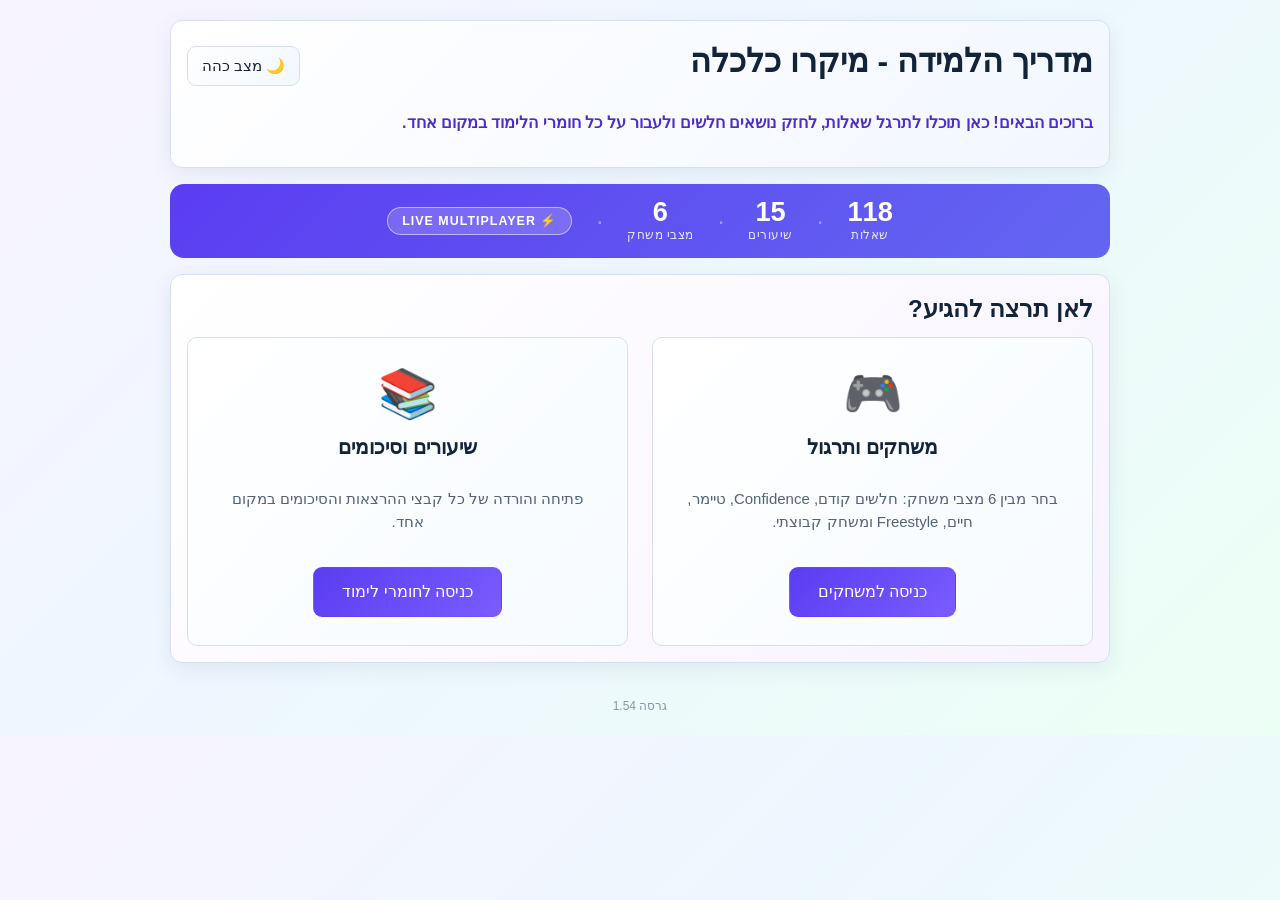
==== commit 0a3d381a: "feat: 10 improvements — keyboard nav, streaks, wrong-answer summary, reset stats, confidence chart, " ====
--- a/index.html
+++ b/index.html
@@ -5,6 +5,7 @@
   <meta name="viewport" content="width=device-width, initial-scale=1.0" />
   <title>מדריך הלמידה - מיקרו כלכלה</title>
   <link rel="stylesheet" href="styles.css" />
+  <link rel="manifest" href="manifest.json" />
 </head>
 <body>
   <main class="container" id="main-content">
@@ -56,6 +57,12 @@
         </article>
       </div>
     </section>
+
+    <section class="card hidden" id="lecture-stats-section">
+      <h2>📊 שגיאות לפי שיעור</h2>
+      <p class="muted" id="lecture-stats-note" style="font-size:13px;margin-bottom:8px"></p>
+      <div id="lecture-stats-list"></div>
+    </section>
   </main>
 
   <script>
@@ -98,6 +105,87 @@
         requestAnimationFrame(step);
       });
     })();
+
+    function renderLectureStats() {
+      var section = document.getElementById('lecture-stats-section');
+      var list = document.getElementById('lecture-stats-list');
+      var note = document.getElementById('lecture-stats-note');
+      if (!section || !list || !window.QUESTIONS_TEXT) return;
+
+      var userId = localStorage.getItem('micro-study-current-uid') || 'global';
+      var wrongStats = {};
+      try {
+        var raw = localStorage.getItem('micro-study-wrong-stats-v1__' + userId);
+        wrongStats = raw ? JSON.parse(raw) : {};
+      } catch (e) {}
+
+      var hasData = Object.keys(wrongStats).some(function(k) { return (wrongStats[k] || 0) > 0; });
+      if (!hasData) return;
+
+      // Simple parse of QUESTIONS_TEXT to get lecture info
+      var lectureTitles = {};
+      var lectureQuestionCounts = {};
+      var lectureErrors = {};
+      var currentLectureId = null;
+
+      window.QUESTIONS_TEXT.split('\n').forEach(function(rawLine) {
+        var line = rawLine.trim();
+        var lid = line.match(/^LECTURE_ID:\s*["']?(\d+)["']?/);
+        if (lid) { currentLectureId = lid[1]; return; }
+        var ltitle = line.match(/^LECTURE_TITLE:\s*(.+)/);
+        if (ltitle && currentLectureId) {
+          lectureTitles[currentLectureId] = ltitle[1].replace(/^["']|["']$/g, '').trim();
+          return;
+        }
+        if (line.match(/^Q\d+_\d+:$/) && currentLectureId) {
+          lectureQuestionCounts[currentLectureId] = (lectureQuestionCounts[currentLectureId] || 0) + 1;
+        }
+      });
+
+      // Extract errors per lecture from wrongStats keys (format: Q1_5__5__23)
+      Object.keys(wrongStats).forEach(function(quid) {
+        if ((wrongStats[quid] || 0) <= 0) return;
+        var parts = quid.split('__');
+        if (parts.length >= 2) {
+          var lectureId = parts[1];
+          lectureErrors[lectureId] = (lectureErrors[lectureId] || 0) + 1;
+        }
+      });
+
+      var lectureIds = Object.keys(lectureQuestionCounts).sort(function(a, b) { return Number(a) - Number(b); });
+      var hasAnyErrors = lectureIds.some(function(id) { return (lectureErrors[id] || 0) > 0; });
+      if (!hasAnyErrors) return;
+
+      section.classList.remove('hidden');
+      if (note) {
+        note.textContent = userId === 'global'
+          ? 'שגיאות שנרשמו במכשיר זה (ללא התחברות) — לפי שיעור:'
+          : 'שגיאות החשבון שלך — לפי שיעור:';
+      }
+
+      list.innerHTML = '';
+      lectureIds.forEach(function(id) {
+        var total = lectureQuestionCounts[id] || 0;
+        var errors = lectureErrors[id] || 0;
+        if (total === 0 || errors === 0) return;
+        var pct = Math.round(errors / total * 100);
+        var cls = pct < 30 ? 'medium' : pct < 60 ? 'medium' : 'bad';
+        var title = lectureTitles[id] ? (' — ' + lectureTitles[id]) : '';
+        var row = document.createElement('div');
+        row.className = 'lecture-stat-row';
+        row.innerHTML =
+          '<span class="lecture-stat-name">שיעור ' + Number(id) + title + '</span>' +
+          '<div class="progress-bar-track" style="flex:1;min-width:60px">' +
+          '<div class="progress-bar-fill ' + cls + '" style="width:' + pct + '%"></div></div>' +
+          '<span class="lecture-stat-text">' + errors + '/' + total + ' שגיאות (' + pct + '%)</span>';
+        list.appendChild(row);
+      });
+    }
+  </script>
+  <script src="questions-data.js"></script>
+  <script>
+    renderLectureStats();
+    if ('serviceWorker' in navigator) navigator.serviceWorker.register('sw.js').catch(function(){});
   </script>
   <footer class="app-version-footer"></footer>
   <script src="version.js"></script>
--- a/styles.css
+++ b/styles.css
@@ -1726,3 +1726,165 @@
   line-height: 1;
   margin-bottom: 4px;
 }
+
+/* ══════════════════════════════════════════════════
+   KEYBOARD HINT
+══════════════════════════════════════════════════ */
+
+.keyboard-hint {
+  font-size: 12px;
+  color: var(--muted);
+  margin: 6px 0 0;
+  opacity: 0.72;
+  user-select: none;
+}
+
+/* ══════════════════════════════════════════════════
+   STREAK COUNTER  (re-uses .meta base style)
+══════════════════════════════════════════════════ */
+
+#streak-status {
+  color: var(--accent) !important;
+  font-size: 15px !important;
+  animation: streak-pop 0.35s ease;
+}
+
+@keyframes streak-pop {
+  0%, 100% { transform: scale(1); }
+  50%       { transform: scale(1.22); }
+}
+
+/* ══════════════════════════════════════════════════
+   WRONG ANSWERS DETAILS (result section)
+══════════════════════════════════════════════════ */
+
+.wrong-answers-details {
+  margin: 14px 0 0;
+  border: 1px solid var(--border);
+  border-radius: 10px;
+  overflow: hidden;
+}
+
+.wrong-answers-details > summary {
+  padding: 10px 14px;
+  cursor: pointer;
+  font-weight: 600;
+  background: linear-gradient(135deg, #fff3f3 0%, #ffe9e9 100%);
+  color: var(--bad);
+  list-style: none;
+  user-select: none;
+}
+
+.wrong-answers-details > summary::-webkit-details-marker { display: none; }
+
+body[data-theme="dark"] .wrong-answers-details > summary {
+  background: linear-gradient(135deg, #3a1f1f 0%, #4a2525 100%);
+}
+
+.wrong-answers-details[open] > summary {
+  border-bottom: 1px solid var(--border);
+}
+
+.wrong-answer-item {
+  padding: 12px 14px;
+  border-bottom: 1px solid var(--border);
+  font-size: 14px;
+  line-height: 1.65;
+}
+
+.wrong-answer-item:last-child { border-bottom: none; }
+
+.wa-user    { color: var(--bad);   display: block; }
+.wa-correct { color: var(--ok);    display: block; }
+.wa-explain { color: var(--muted); display: block; font-size: 13px; }
+
+/* ══════════════════════════════════════════════════
+   CONFIDENCE RESULT CHART
+══════════════════════════════════════════════════ */
+
+.conf-chart {
+  margin: 14px 0 0;
+  padding: 12px 14px;
+  border: 1px solid var(--border);
+  border-radius: 10px;
+  background: linear-gradient(135deg, #f7f3ff 0%, #f0ecff 100%);
+}
+
+body[data-theme="dark"] .conf-chart {
+  background: linear-gradient(135deg, #221b3f 0%, #1a1e3a 100%);
+}
+
+.conf-chart-row {
+  display: flex;
+  align-items: center;
+  gap: 10px;
+  margin: 6px 0;
+}
+
+.conf-chart-label {
+  width: 90px;
+  font-size: 13px;
+  font-weight: 600;
+  flex-shrink: 0;
+  text-align: end;
+}
+
+.conf-chart-text {
+  font-size: 12px;
+  font-weight: 600;
+  color: var(--muted);
+  white-space: nowrap;
+  min-width: 80px;
+}
+
+/* ══════════════════════════════════════════════════
+   RESET STATS BUTTON
+══════════════════════════════════════════════════ */
+
+#reset-stats-btn {
+  border-color: #f3c6c6;
+  background: linear-gradient(135deg, #fff3f3 0%, #ffe9e9 100%);
+  color: var(--bad);
+  font-size: 13px;
+  padding: 8px 12px;
+}
+
+body[data-theme="dark"] #reset-stats-btn {
+  border-color: #844848;
+  background: linear-gradient(135deg, #3a1f1f 0%, #4a2525 100%);
+  color: #ff9a9a;
+}
+
+/* ══════════════════════════════════════════════════
+   LECTURE STATS (index.html)
+══════════════════════════════════════════════════ */
+
+.lecture-stat-row {
+  display: flex;
+  align-items: center;
+  gap: 10px;
+  margin: 6px 0;
+  font-size: 14px;
+}
+
+.lecture-stat-name {
+  width: 170px;
+  flex-shrink: 0;
+  font-weight: 500;
+  font-size: 13px;
+  overflow: hidden;
+  text-overflow: ellipsis;
+  white-space: nowrap;
+}
+
+.lecture-stat-text {
+  font-size: 12px;
+  color: var(--muted);
+  white-space: nowrap;
+  min-width: 96px;
+}
+
+@media (max-width: 480px) {
+  .lecture-stat-name { width: 110px; }
+  .keyboard-hint { display: none; }
+}
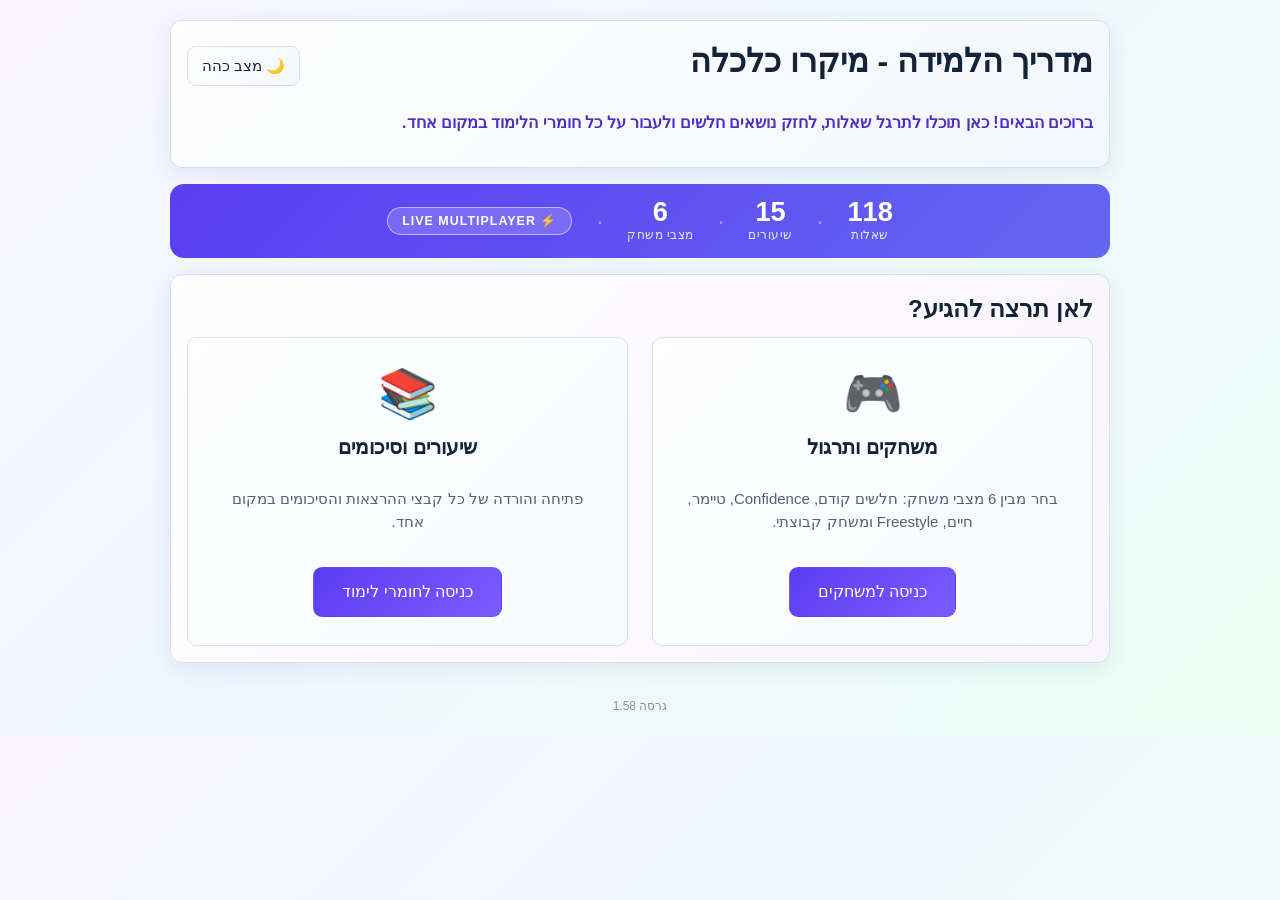
==== commit ff7610cc: "v1.58: remove Service Worker (was causing stale cache in Safari/Chrome) - sw.js replaced with self-d" ====
--- a/index.html
+++ b/index.html
@@ -185,7 +185,7 @@
   <script src="questions-data.js"></script>
   <script>
     renderLectureStats();
-    if ('serviceWorker' in navigator) navigator.serviceWorker.register('sw.js').catch(function(){});
+    if ('serviceWorker' in navigator) navigator.serviceWorker.getRegistrations().then(regs => regs.forEach(r => r.unregister()));
   </script>
   <footer class="app-version-footer"></footer>
   <script src="version.js"></script>
--- a/styles.css
+++ b/styles.css
@@ -1888,3 +1888,105 @@
   .lecture-stat-name { width: 110px; }
   .keyboard-hint { display: none; }
 }
+
+/* ══════════════════════════════════════════════════
+   MULTI-BAR PROGRESS SECTION (weak-first + confidence)
+══════════════════════════════════════════════════ */
+
+.progress-bars-container {
+  display: flex;
+  flex-direction: column;
+  gap: 6px;
+  margin: 4px 0 14px;
+}
+
+.progress-bar-row {
+  display: flex;
+  align-items: center;
+  gap: 8px;
+}
+
+.progress-bar-label {
+  font-size: 12px;
+  font-weight: 600;
+  color: var(--muted);
+  white-space: nowrap;
+  min-width: 118px;
+  text-align: end;
+}
+
+.progress-bar-fill.session {
+  background: var(--primary);
+}
+
+.progress-bar-label.conf-level-label.high   { color: #117a37; }
+.progress-bar-label.conf-level-label.medium { color: #8a6800; }
+.progress-bar-label.conf-level-label.low    { color: var(--bad); }
+
+body[data-theme="dark"] .progress-bar-label.conf-level-label.high   { color: #4ee084; }
+body[data-theme="dark"] .progress-bar-label.conf-level-label.medium { color: #f5cc55; }
+body[data-theme="dark"] .progress-bar-label.conf-level-label.low    { color: #ff7d7d; }
+
+@media (max-width: 480px) {
+  .progress-bar-label { min-width: 80px; font-size: 11px; }
+}
+
+/* ══════════════════════════════════════════════════
+   TOGGLE-ALL LECTURES BUTTON
+══════════════════════════════════════════════════ */
+
+.toggle-all-btn {
+  display: inline-block;
+  font-size: 13px;
+  padding: 6px 14px;
+  margin-bottom: 10px;
+  border-color: #c5d5f5;
+  background: linear-gradient(135deg, #f0f5ff 0%, #eae8ff 100%);
+  color: var(--primary);
+  font-weight: 600;
+}
+
+.toggle-all-btn:hover {
+  background: linear-gradient(135deg, #e4ecff 0%, #dcdaff 100%);
+}
+
+body[data-theme="dark"] .toggle-all-btn {
+  border-color: #2e3f70;
+  background: linear-gradient(135deg, #1a2540 0%, #1e2555 100%);
+  color: #9abaff;
+}
+
+body[data-theme="dark"] .toggle-all-btn:hover {
+  background: linear-gradient(135deg, #1e2d52 0%, #242a64 100%);
+}
+
+/* ══════════════════════════════════════════════════════════════════
+   TOGGLE-UNANSWERED BUTTON (progress bar)
+══════════════════════════════════════════════════════════════════ */
+
+.toggle-unanswered-btn {
+  display: inline-block;
+  font-size: 12px;
+  padding: 4px 10px;
+  margin-bottom: 8px;
+  border-color: #dde5f5;
+  background: #f7f9ff;
+  color: #5566aa;
+  font-weight: 500;
+  opacity: 0.85;
+}
+
+.toggle-unanswered-btn:hover {
+  opacity: 1;
+  background: #eef2ff;
+}
+
+body[data-theme="dark"] .toggle-unanswered-btn {
+  border-color: #2a3660;
+  background: #161f38;
+  color: #7a96dd;
+}
+
+body[data-theme="dark"] .toggle-unanswered-btn:hover {
+  background: #1c2845;
+}
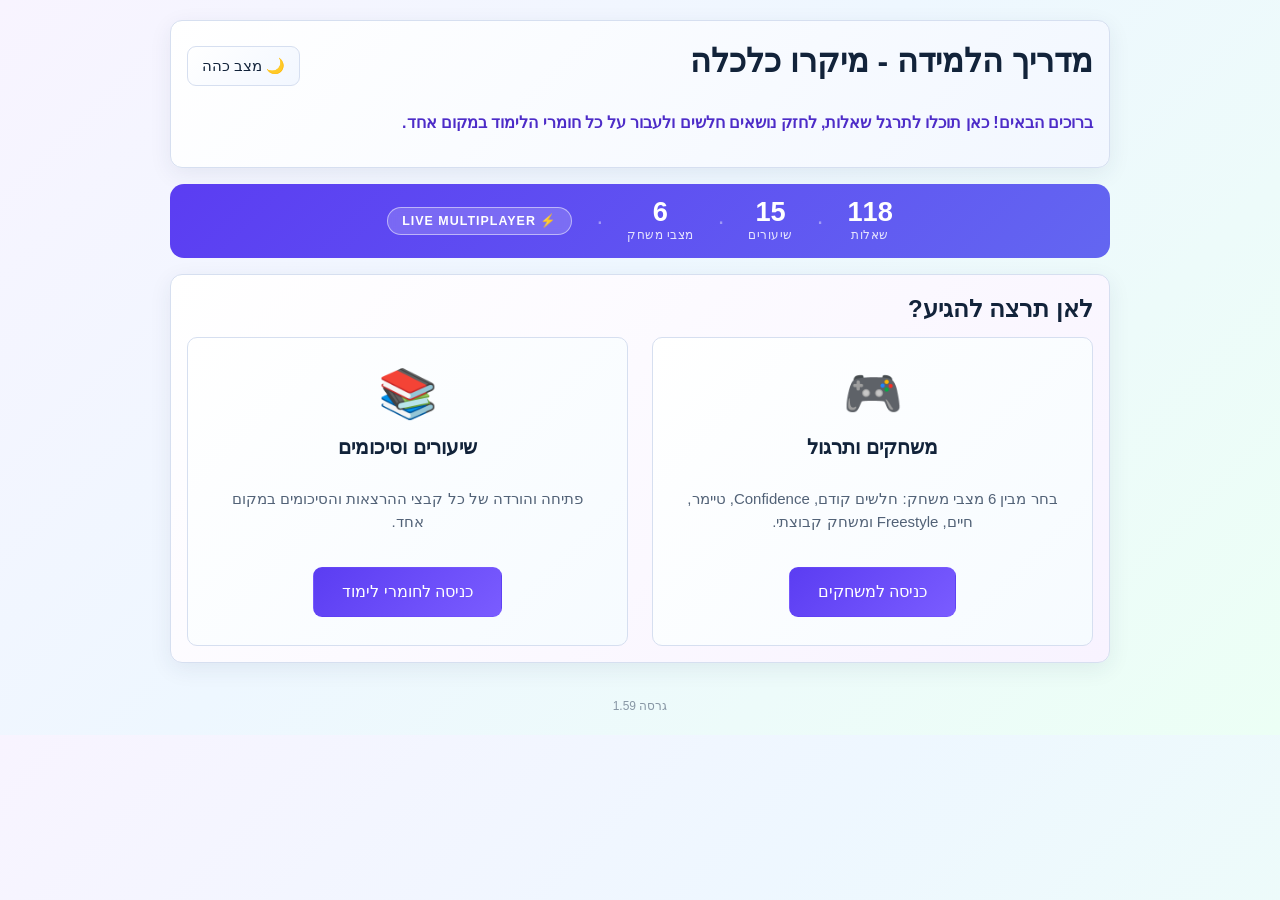
==== commit cf5728a0: "v1.59: fully remove PWA/offline feature (sw.js + manifest.json) - Delete sw.js and manifest.json - R" ====
--- a/index.html
+++ b/index.html
@@ -5,7 +5,6 @@
   <meta name="viewport" content="width=device-width, initial-scale=1.0" />
   <title>מדריך הלמידה - מיקרו כלכלה</title>
   <link rel="stylesheet" href="styles.css" />
-  <link rel="manifest" href="manifest.json" />
 </head>
 <body>
   <main class="container" id="main-content">
@@ -185,7 +184,6 @@
   <script src="questions-data.js"></script>
   <script>
     renderLectureStats();
-    if ('serviceWorker' in navigator) navigator.serviceWorker.getRegistrations().then(regs => regs.forEach(r => r.unregister()));
   </script>
   <footer class="app-version-footer"></footer>
   <script src="version.js"></script>
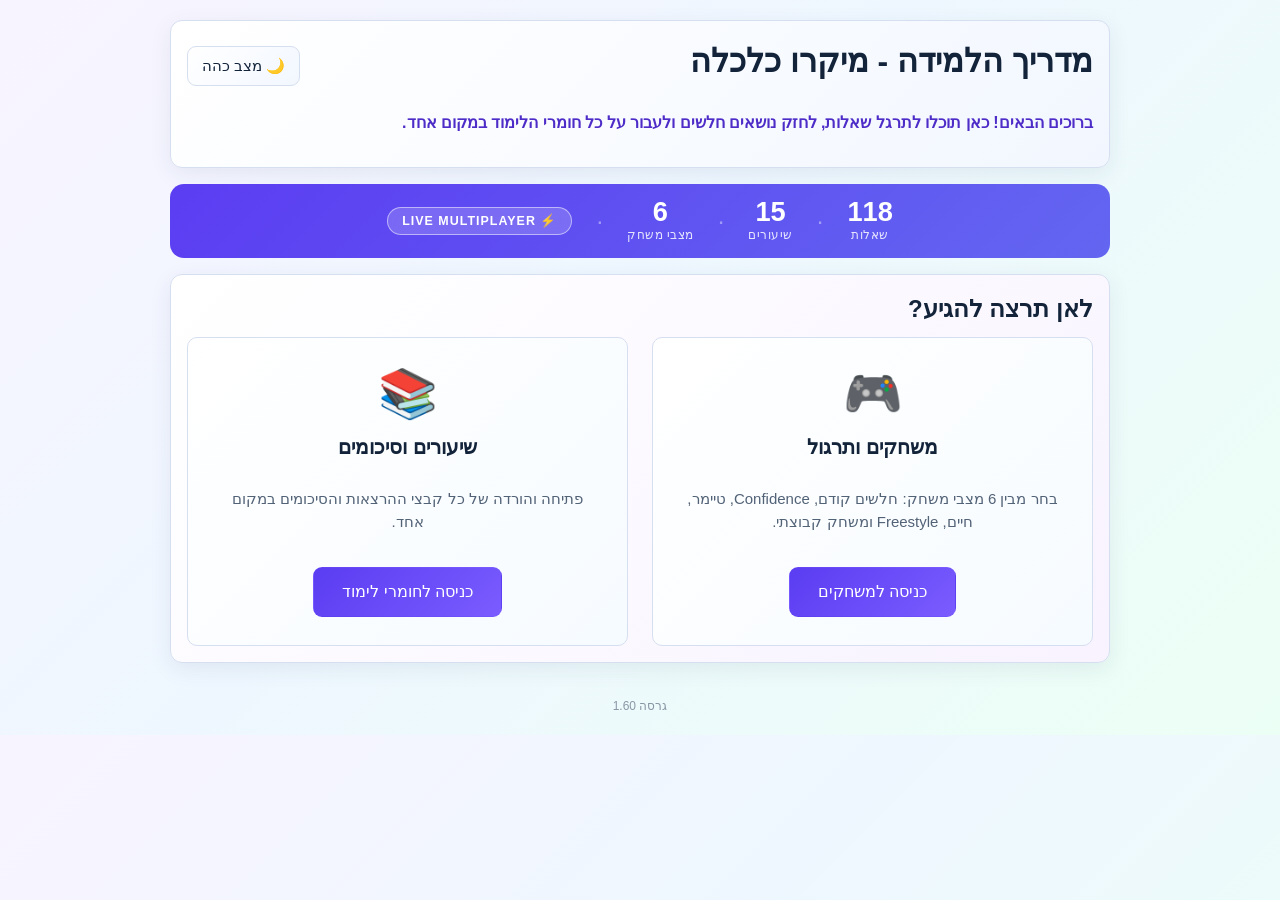
==== commit 7ef9a0c2: "v1.60: fix Safari blank page - restore sw.js as passthrough (clears old cache) The old SW was still " ====
--- a/index.html
+++ b/index.html
@@ -184,6 +184,7 @@
   <script src="questions-data.js"></script>
   <script>
     renderLectureStats();
+    if ('serviceWorker' in navigator) navigator.serviceWorker.register('sw.js');
   </script>
   <footer class="app-version-footer"></footer>
   <script src="version.js"></script>
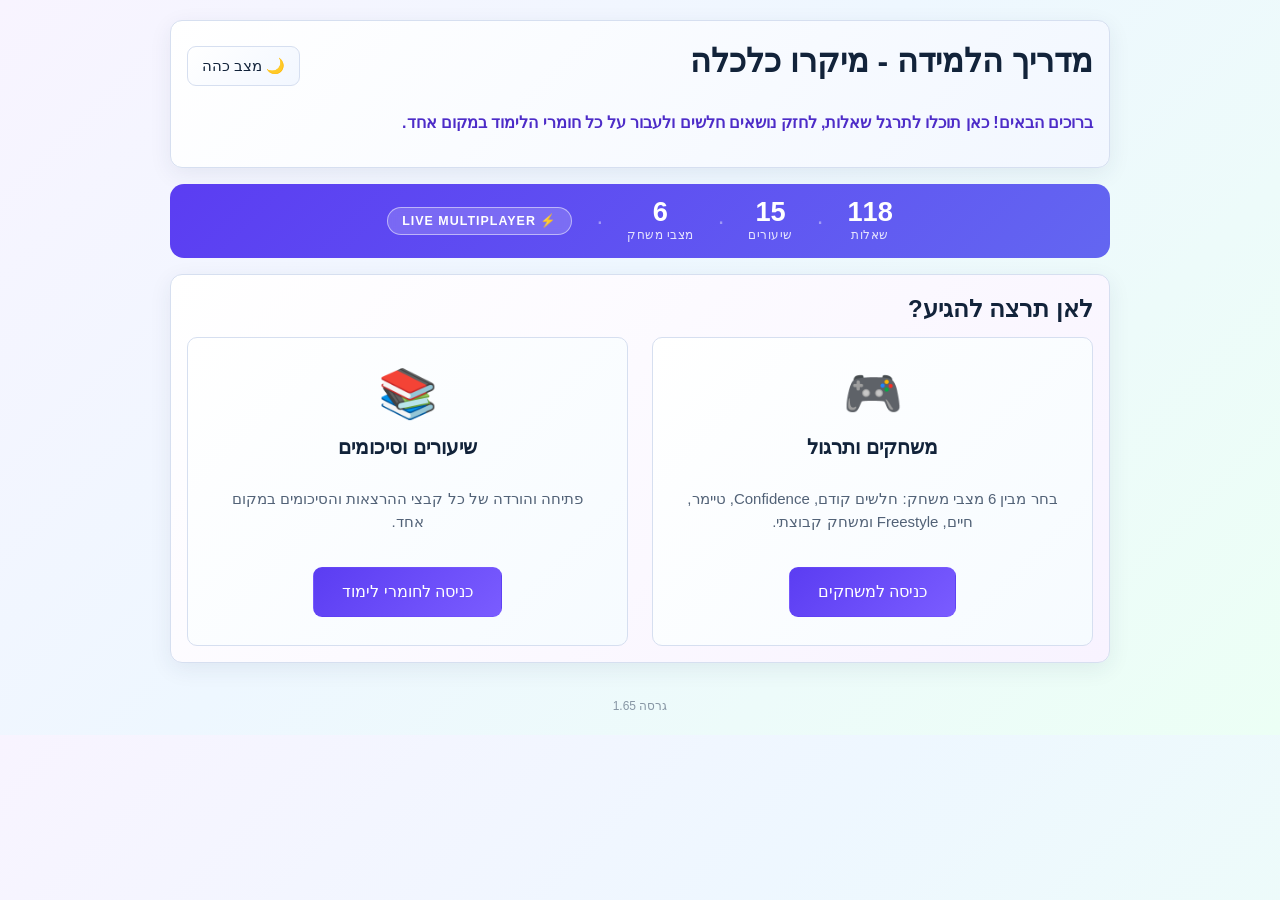
==== commit 6c735d03: "v1.65 — 6 bug fixes: index stats from real data, scroll to practice/summary, freestyle lecture valid" ====
--- a/index.html
+++ b/index.html
@@ -90,20 +90,51 @@
         applyTheme(current === 'dark' ? 'light' : 'dark');
       });
 
-      // Animated stat counters
-      document.querySelectorAll('.stat-num[data-target]').forEach(el => {
-        const target = +el.dataset.target;
-        const duration = 900;
-        const start = performance.now();
+    })();
+
+    // ACCEPTANCE: stat counters are always computed from the actual loaded data,
+    // never from stale localStorage/state or hardcoded fallbacks.
+    function runStatCounters() {
+      document.querySelectorAll('.stat-num[data-target]').forEach(function(numEl) {
+        var target = +numEl.dataset.target;
+        var duration = 900;
+        var tStart = performance.now();
         function step(now) {
-          const t = Math.min((now - start) / duration, 1);
-          const ease = 1 - Math.pow(1 - t, 3);
-          el.textContent = Math.round(ease * target);
+          var t = Math.min((now - tStart) / duration, 1);
+          var ease = 1 - Math.pow(1 - t, 3);
+          numEl.textContent = Math.round(ease * target);
           if (t < 1) requestAnimationFrame(step);
         }
         requestAnimationFrame(step);
       });
-    })();
+    }
+
+    function computeStatsOnceLoaded() {
+      // Parse QUESTIONS_TEXT (populated by questions-data.js) to get real counts.
+      // Reset to 0 first so no stale value is ever shown.
+      var text = (typeof window.QUESTIONS_TEXT === 'string') ? window.QUESTIONS_TEXT : '';
+      var questionCount = 0;
+      var lectureIdsSeen = {};
+      if (text) {
+        text.split('\n').forEach(function(rawLine) {
+          var line = rawLine.trim();
+          if (/^Q\d+_\d+:$/.test(line)) { questionCount++; return; }
+          var lid = line.match(/^LECTURE_ID:\s*(.+)$/);
+          if (lid) {
+            var id = lid[1].replace(/^["']|["']$/g, '').trim();
+            if (id) lectureIdsSeen[id] = true;
+          }
+        });
+      }
+      var lectureCount = Object.keys(lectureIdsSeen).length;
+      // Update data-target so runStatCounters animates to the real values.
+      // Element order in .hero-stats: [0]=שאלות  [1]=שיעורים  [2]=מצבי משחק (constant)
+      var statNums = document.querySelectorAll('.stat-num[data-target]');
+      if (questionCount > 0 && statNums[0]) statNums[0].dataset.target = String(questionCount);
+      if (lectureCount  > 0 && statNums[1]) statNums[1].dataset.target = String(lectureCount);
+      // game-modes count (statNums[2]) stays at its hardcoded value.
+      runStatCounters();
+    }
 
     function renderLectureStats() {
       var section = document.getElementById('lecture-stats-section');
@@ -183,6 +214,7 @@
   </script>
   <script src="questions-data.js"></script>
   <script>
+    computeStatsOnceLoaded(); // Bug 1 fix: derive counts from actual loaded data, not fallback/stale values
     renderLectureStats();
     if ('serviceWorker' in navigator) navigator.serviceWorker.register('sw.js');
   </script>
--- a/styles.css
+++ b/styles.css
@@ -1647,6 +1647,93 @@
   min-width: 60px;
 }
 
+/* ── Setup per-level breakdown bars ── */
+
+.setup-level-bars {
+  width: 100%;
+  margin-top: 10px;
+  display: flex;
+  flex-direction: column;
+  gap: 6px;
+}
+
+.setup-level-header {
+  display: flex;
+  align-items: center;
+  justify-content: space-between;
+  gap: 8px;
+  margin-bottom: 2px;
+}
+
+.setup-level-header-btns {
+  display: flex;
+  gap: 6px;
+  align-items: center;
+}
+
+.setup-level-collapse {
+  font-size: 11px;
+  padding: 3px 10px;
+  border-color: #d0d8ee;
+  background: #f5f7ff;
+  color: var(--muted);
+  font-weight: 500;
+}
+
+body[data-theme="dark"] .setup-level-collapse {
+  border-color: #252e50;
+  background: #141a2e;
+  color: #7080aa;
+}
+
+.setup-level-title {
+  font-size: 12px;
+  font-weight: 600;
+  color: var(--muted);
+}
+
+.setup-level-toggle {
+  font-size: 11px;
+  padding: 3px 10px;
+  border-color: #c5d5f5;
+  background: #f0f5ff;
+  color: var(--primary);
+  font-weight: 600;
+}
+
+body[data-theme="dark"] .setup-level-toggle {
+  border-color: #2e3f70;
+  background: #1a2540;
+  color: #9abaff;
+}
+
+.setup-level-row {
+  display: flex;
+  align-items: center;
+  gap: 8px;
+}
+
+.setup-level-label {
+  font-size: 12px;
+  font-weight: 600;
+  white-space: nowrap;
+  min-width: 120px;
+  text-align: right;
+}
+
+.setup-level-text {
+  font-size: 12px;
+  color: var(--muted);
+  white-space: nowrap;
+  min-width: 110px;
+}
+
+.setup-level-row .progress-bar-track {
+  flex: 1;
+  min-width: 60px;
+  height: 10px;
+}
+
 /* ═══════════════════════════════════════════════════════
    TIMER MODE — time inputs row (minutes : seconds)
    ═══════════════════════════════════════════════════════ */
